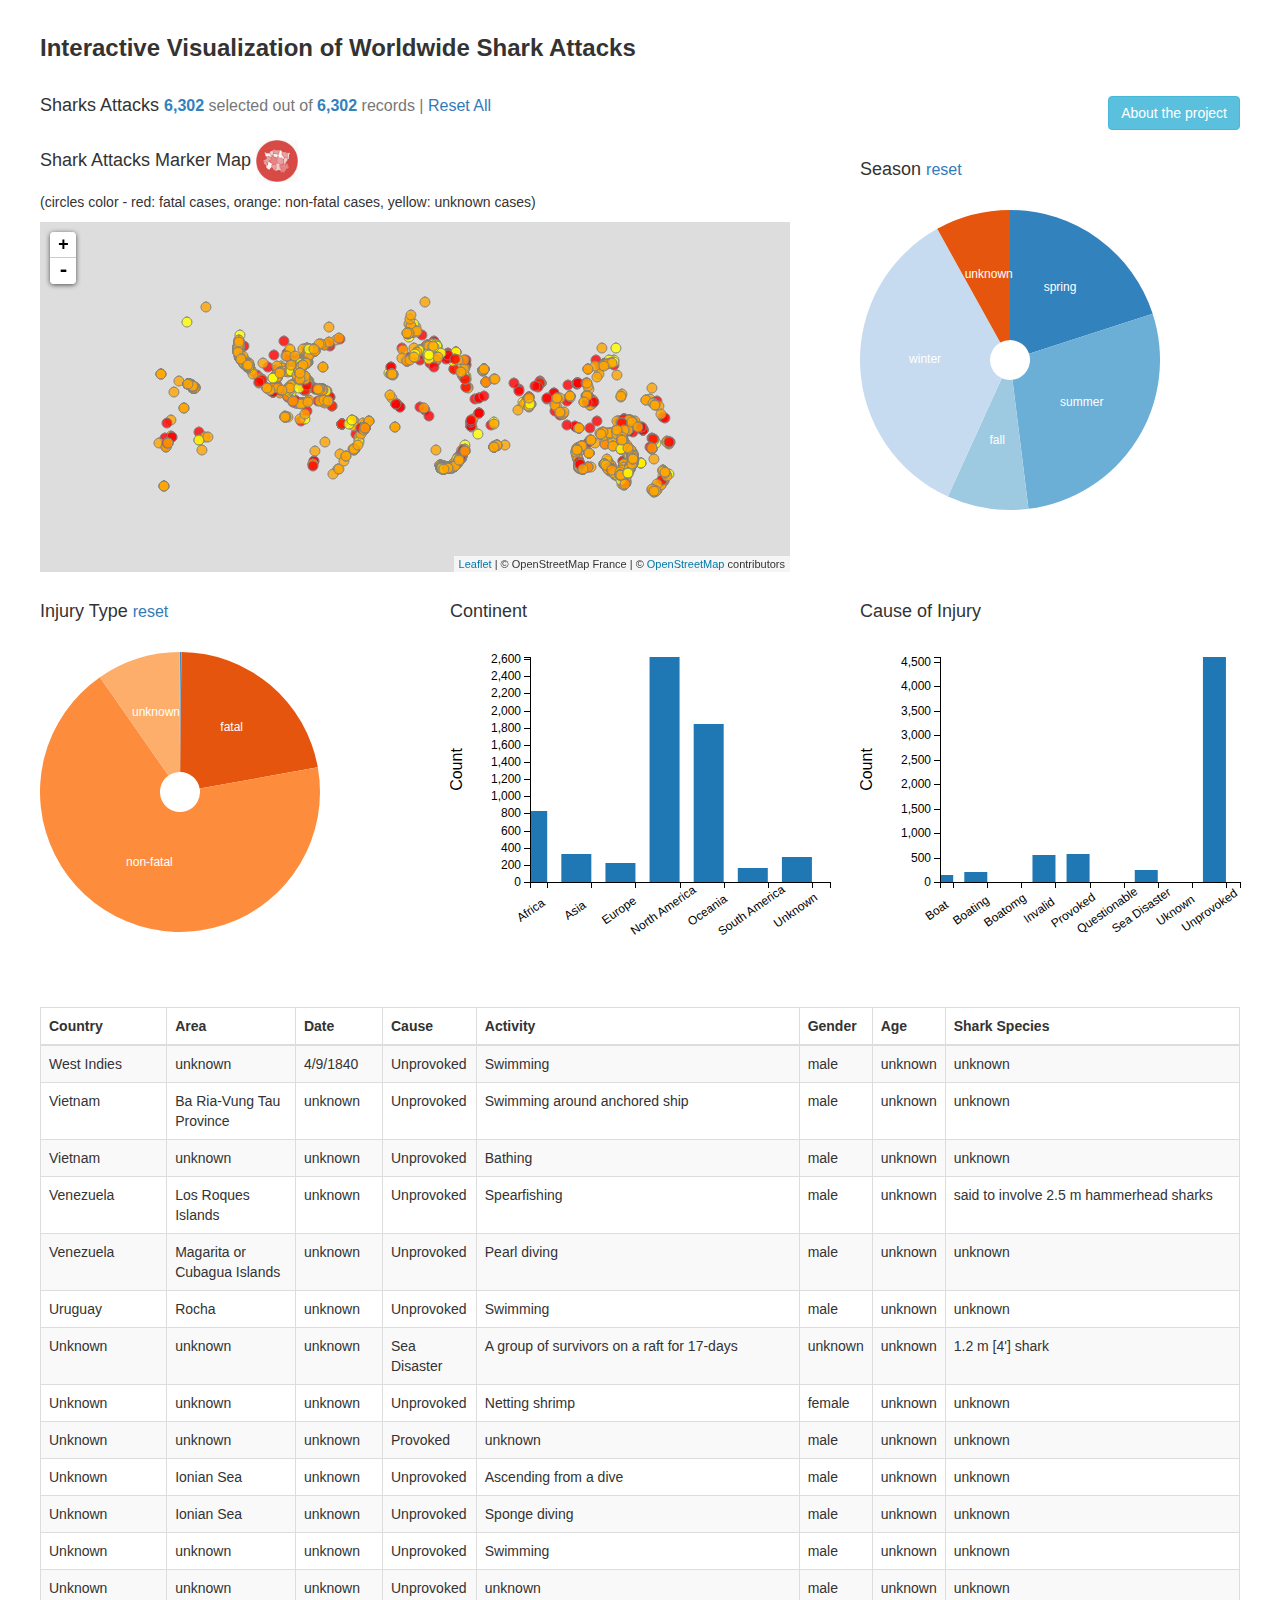
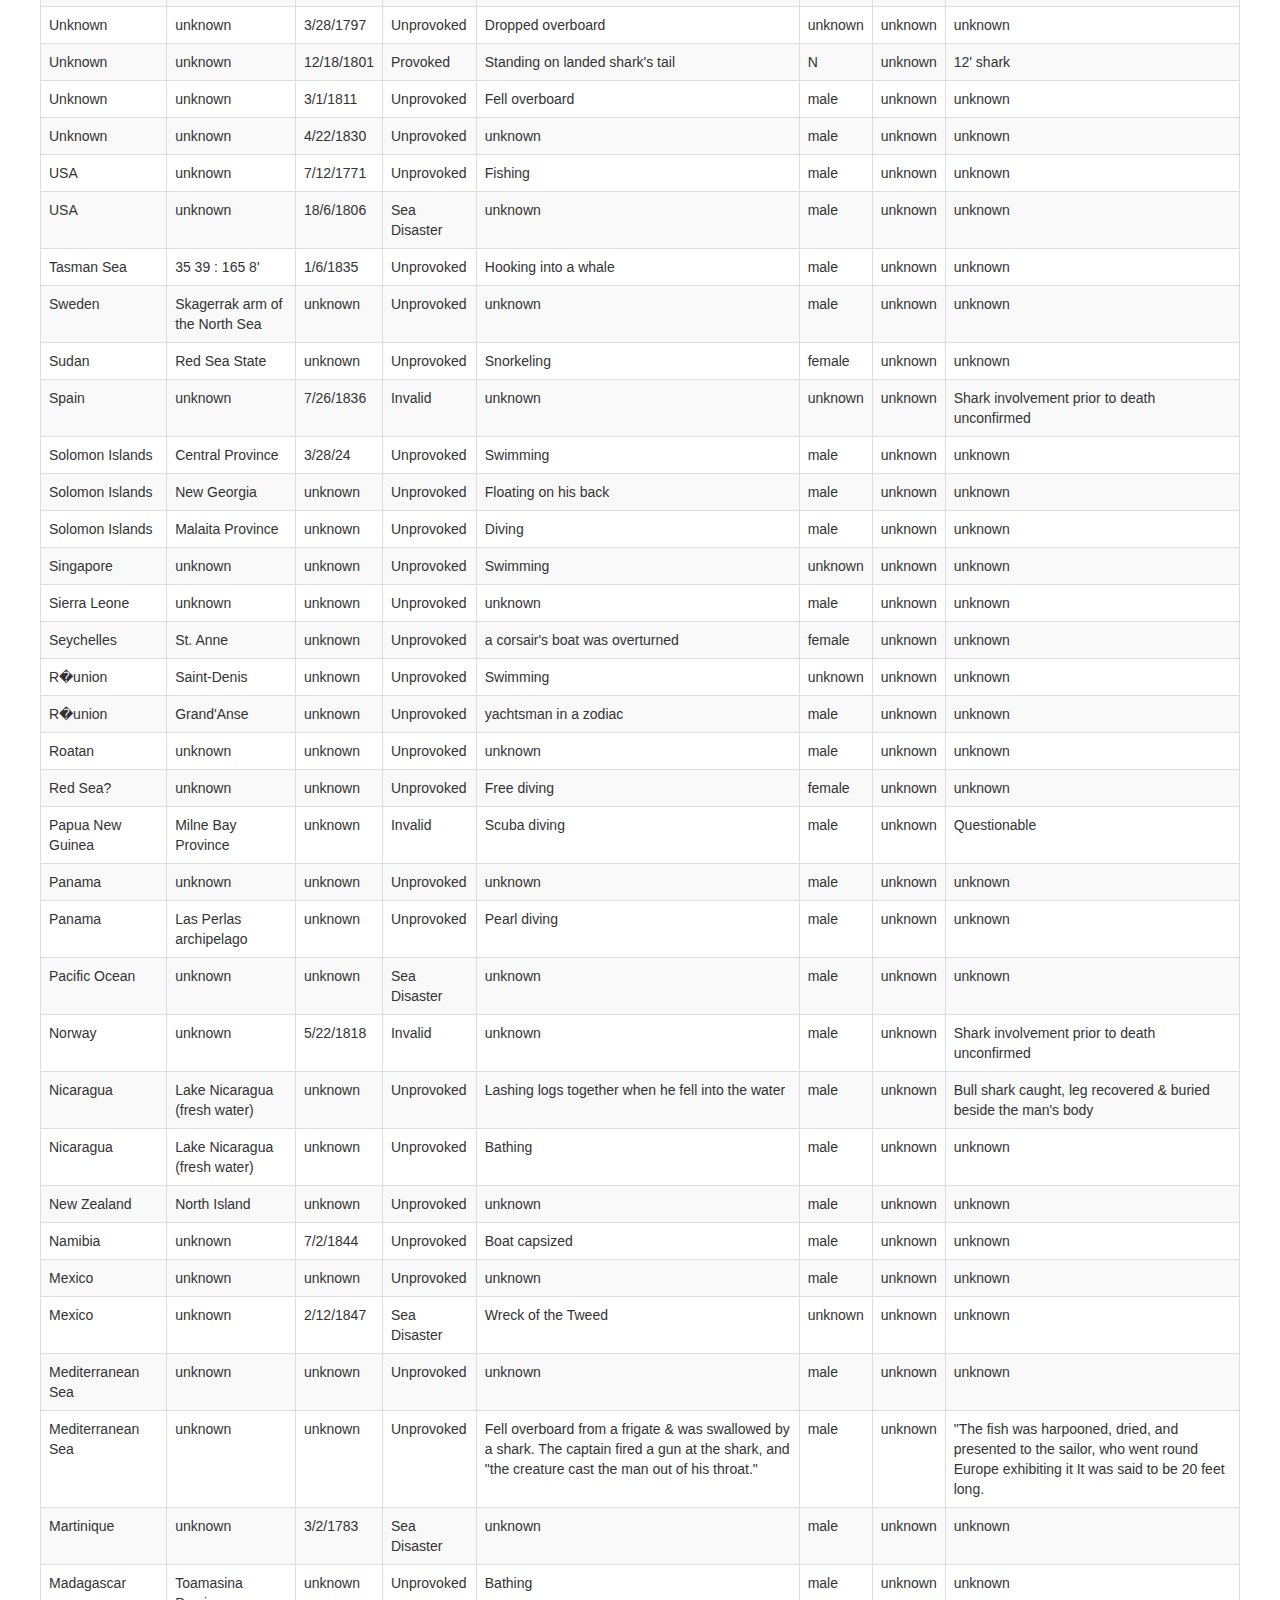
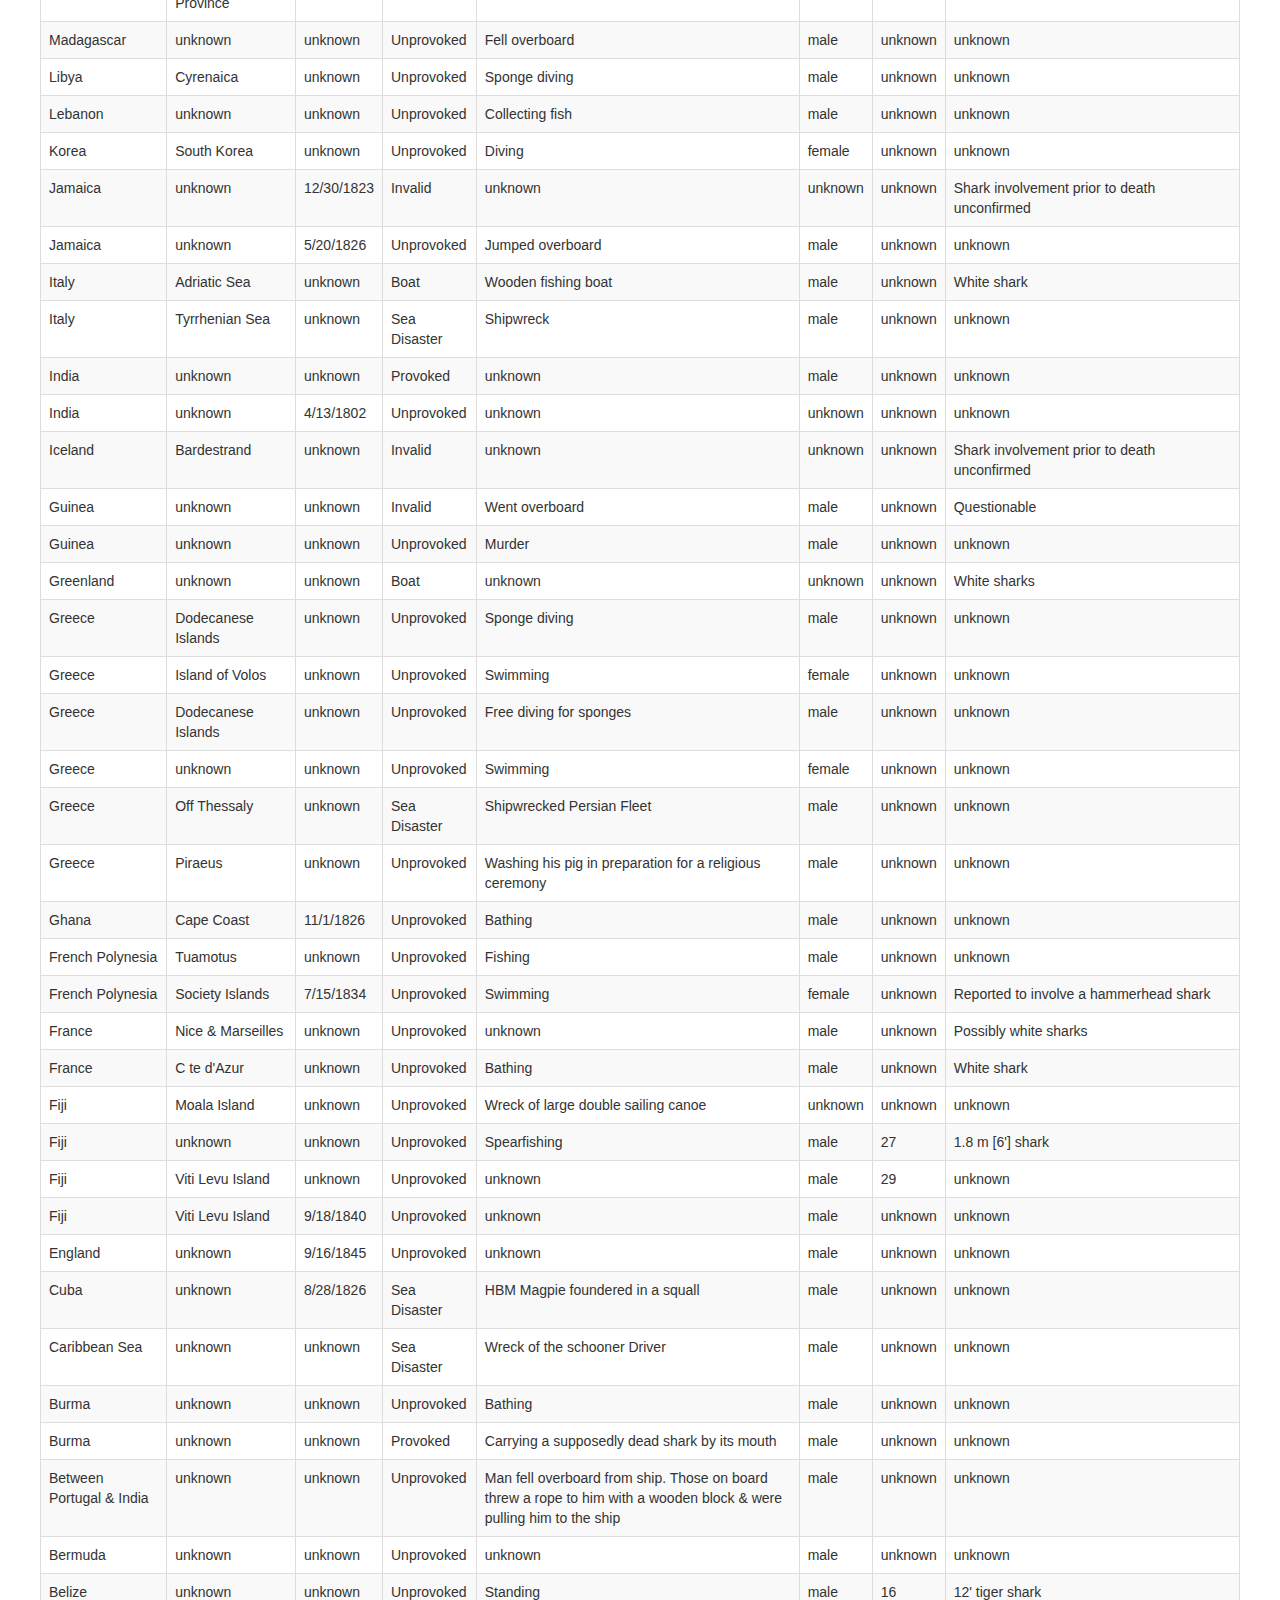
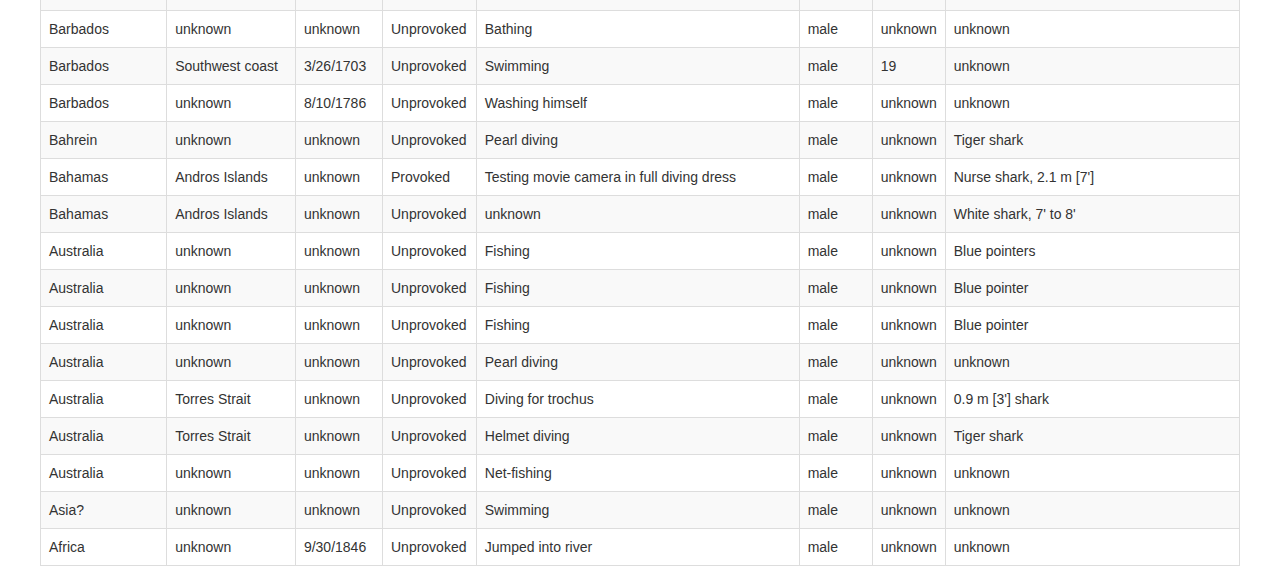
==== MyWebApp/index.html @ e4bfe3ce "added tested version of my web app" ====
<!DOCTYPE html>
<html lang="en">

<head>
    <meta http-equiv="Content-Type" content="text/html; charset=UTF-8">
    <title>Worldwide Shark Attacks</title>
    <meta charset="UTF-8">
    <link rel="icon" href="data/images/shark_icon.png" type="image/x-icon">
    <link rel="stylesheet" type="text/css" href="JS_CSS_downloaded_libraries/dc.css">
    <link rel="stylesheet" type="text/css" href="JS_CSS_downloaded_libraries/leaflet.css">
    <link rel="stylesheet" type="text/css" href="JS_CSS_downloaded_libraries/bootstrap.css">
    <link rel="stylesheet" type="text/css" href="myCSS_styleFiles/main.css">
</head>

<body>
    <div class="container-fluid">
        <!-- 1st row - map title  -->
        <div class="row">
            <div class="col-xs-12 dc-data-count dc-chart" id="data-count">
                <h3><b>Interactive Visualization of Worldwide Shark Attacks</b></h3>

                <!-- Trigger the modal with a button -->


                <!-- 2nd row - subtitle and data count  -->
                <div class="row">
                    <div class="col-xs-12 dc-data-count dc-chart" id="data-count">
                        <h4>Sharks Attacks
                            <small>
            <span class="filter-count"></span> selected out of <span class="total-count"></span> records |
            <a id="all" href="#">Reset All</a>
            </span>
            </small>
                            <button type="button" class="btn btn-info pull-right" data-toggle="modal" data-target="#myModal">About the project</button>
                        </h4>
                    </div>
                </div>
                <!-- <div class="row" id="control-row">
                    <div class="col-xs-2 pie-chart">
                        <h4>Year <small><a id="year">reset</a></small></h4>
                        <div class="dc-chart" id="chart-ring-year"></div>
                    </div>
                    <div class="col-xs-2 pie-chart">
                        <h4>Month <small><a id="month" href="#">reset</a></small></h4>
                        <div class="dc-chart" id="chart-ring-month"></div>
                    </div>
                    <div class="col-xs-2 pie-chart">
                        <h4>Day <small><a id="day">reset</a></small></h4>
                        <div id="chart-ring-day" class="dc-chart"></div>
                    </div> -->

                <!-- 3rd row - map -->
                <div class="row" id="control-row">
                    <div class="col-xs-8">
                        <h4>Shark Attacks Marker Map
                            <a href="index_2.html" target="_blank"><img src="data/images/choropleth_icon.jpeg" alt="choropleth icon" style="width:42px;height:42px;"></a>
                        </h4>
                        <p>(circles color - red: fatal cases, orange: non-fatal cases, yellow: unknown cases)</p>
                        <div id="map"></div>
                    </div>
                    <div class="col-xs-4 pie-chart">
                        <h4><br>Season <small><a id="season">reset</a></small></h4>
                        <div class="dc-chart" id="chart-ring-season"></div>

                    </div>
                </div>
                <!-- 4th row - pie charts and bar charts -->
                <div class="row" id="control-row">
                    <!-- <div class="col-xs-3 pie-chart">
                            <h4>Season <small><a id="season">reset</a></small></h4>
                            <div class="dc-chart" id="chart-ring-season"></div>
                        </div> -->
                    <div class="col-xs-4 pie-chart">
                        <h4>Injury Type <small><a id="injury" href="#">reset</a></small></h4>
                        <div class="dc-chart" id="chart-ring-injury"></div>
                    </div>
                    <div class="col-xs-6 col-md-4">
                        <h4>Continent</h4>
                        <div class="dc-chart" id="chart-continent-count"></div>
                    </div>
                    <div class="col-xs-6 col-md-4">
                        <h4>Cause of Injury</h4>
                        <div class="dc-chart" id="chart-cause-count"></div>
                    </div>
                </div>


                <!-- <div class="row">
                    <div class="col-xs-6 col-md-3">
                        <div class="dc-chart" id="chart-rating-count"></div>
                    </div>
                    <div class="col-xs-6 col-md-3">
                        <div class="dc-chart" id="chart-community-rating-count"></div>
                    </div>
                    <div class="col-xs-6 col-md-3">
                        <div class="dc-chart" id="chart-abv-count"></div>
                    </div>
                    <div class="col-xs-6 col-md-3">
                        <div class="dc-chart" id="chart-ibu-count"></div>
                    </div>
                </div> -->

                <!-- <div class="row">
                    <div class="col-xs-6 col-md-6">
                        <div class="dc-chart" id="chart-continent-count"></div>
                    </div>
                    <div class="col-xs-6 col-md-6">
                        <div class="dc-chart" id="chart-cause-count"></div>
                    </div>

                </div> -->



                <!-- 5th row - table -->
                <div class="row">
                    <div class="col-xs-12">
                        <table class="table table-bordered table-striped" id="data-table">
                            <thead>
                                <tr class="header">
                                    <th>Country</th>
                                    <th>Area</th>
                                    <th>Date</th>
                                    <th>Cause</th>
                                    <th>Activity</th>
                                    <th>Gender</th>
                                    <th>Age</th>
                                    <th>Shark Species</th>

                                </tr>
                            </thead>
                        </table>
                    </div>
                </div>
            </div>


            <script type="text/javascript" src="JS_CSS_downloaded_libraries/d3.js"></script>
            <script type="text/javascript" src="JS_CSS_downloaded_libraries/crossfilter.js"></script>
            <script type="text/javascript" src="JS_CSS_downloaded_libraries/dc.js"></script>
            <script type="text/javascript" src="JS_CSS_downloaded_libraries/leaflet.js"></script>
            <script type="text/javascript" src="JS_CSS_downloaded_libraries/underscore-min.js"></script>
            <script type="text/javascript" src="JS_CSS_downloaded_libraries/jQuery.js"></script>
            <script type="text/javascript" src="JS_CSS_downloaded_libraries/Bootstrap.js"></script>
            <script type="text/javascript">
                /* instantiate and configure map */
                var map = L.map('map');
                var sharkMarkers = new L.FeatureGroup();

                // L.tileLayer('https://api.tiles.mapbox.com/v4/{id}/{z}/{x}/{y}.png?access_token={accessToken}', {
                //   id: '<your id here>',
                //   accessToken: '<your token here>',
                //   maxZoom: 16
                // } ).addTo(map);

                // var CyclOSM = L.tileLayer('https://{s}.tile-cyclosm.openstreetmap.fr/cyclosm/{z}/{x}/{y}.png', {
                //     maxZoom: 16,
                //     attribution: '<a href="https://github.com/cyclosm/cyclosm-cartocss-style/releases" title="CyclOSM - Open Bicycle render">CyclOSM</a> | Map data: &copy; <a href="https://www.openstreetmap.org/copyright">OpenStreetMap</a> contributors'
                // });
                // CyclOSM.addTo(map);

                var OpenStreetMap = L.tileLayer('https://{s}.tile.openstreetmap.fr/osmfr/{z}/{x}/{y}.png', {
                    maxZoom: 20,
                    attribution: '&copy; OpenStreetMap France | &copy; <a href="https://www.openstreetmap.org/copyright">OpenStreetMap</a> contributors'
                });

                OpenStreetMap.addTo(map);

                /* Parse JSON file, create charts, draw markers on map */
                // d3.json('untappd.json', function(error, data) {

                /* Parse csv file, create charts, draw markers on map */
                d3.csv("data/revised_attacks_final_1.csv", function(error, data) {
                    // var beerData = data.response.beers.items;

                    // var fullDateFormat = d3.time.format('%a, %d %b %Y %X %Z');
                    // var yearFormat = d3.time.format('%Y');
                    // var monthFormat = d3.time.format('%b');
                    // var dayOfWeekFormat = d3.time.format('%a');

                    // normalize/parse data so dc can correctly sort & bin them
                    // I like to think of each "d" as a row in a spreadsheet

                    // _.each(beerData, function(d) {
                    //     d.count = +d.count;
                    //     // round to nearest 0.25
                    //     d.rating_score = Math.round(+d.rating_score * 4) / 4;
                    //     d.beer.rating_score = Math.round(+d.beer.rating_score * 4) / 4;
                    //     // round to nearest 0.5
                    //     d.beer.beer_abv = Math.round(+d.beer.beer_abv * 2) / 2;
                    //     // round to nearest 10
                    //     d.beer.beer_ibu = Math.floor(+d.beer.beer_ibu / 10) * 10;

                    //     d.first_had_dt = fullDateFormat.parse(d.first_had);
                    //     d.first_had_year = +yearFormat(d.first_had_dt);
                    //     d.first_had_month = monthFormat(d.first_had_dt);
                    //     d.first_had_day = dayOfWeekFormat(d.first_had_dt);
                    // });

                    // set crossfilter
                    // var ndx = crossfilter(beerData);
                    var ndx = crossfilter(data);

                    // create dimensions (x-axis values)
                    // var yearDim = ndx.dimension(function(d) {
                    //         return d.first_had_year;
                    //     }),

                    var seasonDim = ndx.dimension(function(d) {
                        return d["season"];
                    });
                    var injuryDim = ndx.dimension(function(d) {
                        return d["fatal"];
                    });
                    var continentDim = ndx.dimension(function(d) {
                        return d["continent"];
                    });
                    var causeDim = ndx.dimension(function(d) {
                        return d["type"];
                    });
                    var allDim = ndx.dimension(function(d) {
                        return d;
                    });

                    // dc.pluck: short-hand for same kind of anon. function we used for yearDim
                    // monthDim = ndx.dimension(dc.pluck('first_had_month')),
                    // dayOfWeekDim = ndx.dimension(dc.pluck('first_had_day')),
                    // ratingDim = ndx.dimension(dc.pluck('rating_score')),
                    // commRatingDim = ndx.dimension(function(d) {
                    //     return d.beer.rating_score;
                    // }),
                    // abvDim = ndx.dimension(function(d) {
                    //     return d.beer.beer_abv;
                    // }),
                    // ibuDim = ndx.dimension(function(d) {
                    //     return d.beer.beer_ibu;
                    // }),
                    // allDim = ndx.dimension(function(d) {
                    //     return d;
                    // });

                    // create groups (y-axis values)

                    var all = ndx.groupAll();
                    // var countPerYear = yearDim.group().reduceCount(),
                    //     countPerMonth = monthDim.group().reduceCount(),
                    //     countPerDay = dayOfWeekDim.group().reduceCount(),
                    //     countPerRating = ratingDim.group().reduceCount(),
                    //     countPerCommRating = commRatingDim.group().reduceCount(),
                    //     countPerABV = abvDim.group().reduceCount(),
                    //     countPerIBU = ibuDim.group().reduceCount();

                    var seasonGroup = seasonDim.group().reduceCount(),
                        injuryGroup = injuryDim.group().reduceCount(),
                        continentGroup = continentDim.group().reduceCount(),
                        causeGroup = causeDim.group().reduceCount();

                    // specify charts
                    // This is where the chart variable is defined.
                    var seasonChart = dc.pieChart('#chart-ring-season'),
                        injuryChart = dc.pieChart('#chart-ring-injury'),
                        // dayChart = dc.pieChart('#chart-ring-day'),
                        // ratingCountChart = dc.barChart('#chart-rating-count'),
                        // commRatingCountChart = dc.barChart('#chart-community-rating-count'),
                        continentCountBarChart = dc.barChart('#chart-continent-count'),
                        causeCountBarChart = dc.barChart('#chart-cause-count'),
                        dataCount = dc.dataCount('#data-count'),
                        dataTable = dc.dataTable('#data-table');

                    // This is where you define the code for each chart variable.
                    // yearChart
                    //     .width(150)
                    //     .height(150)
                    //     .dimension(yearDim)
                    //     .group(countPerYear)
                    //     .innerRadius(20);
                    injuryChart
                        .width(280)
                        .height(320)
                        .dimension(injuryDim)
                        .group(injuryGroup)
                        .innerRadius(20)


                    // monthChart
                    //     .width(150)
                    //     .height(150)
                    //     .dimension(monthDim)
                    //     .group(countPerMonth)
                    //     .innerRadius(20)
                    //     .ordering(function(d) {
                    //         var order = {
                    //             'Jan': 1,
                    //             'Feb': 2,
                    //             'Mar': 3,
                    //             'Apr': 4,
                    //             'May': 5,
                    //             'Jun': 6,
                    //             'Jul': 7,
                    //             'Aug': 8,
                    //             'Sep': 9,
                    //             'Oct': 10,
                    //             'Nov': 11,
                    //             'Dec': 12
                    //         };
                    //         return order[d.key];
                    //     });
                    seasonChart
                        .width(300)
                        .height(340)
                        .dimension(seasonDim)
                        .group(seasonGroup)
                        .innerRadius(20)
                        .ordering(function(d) {
                            var order = {
                                'spring': 1,
                                'summer': 2,
                                'fall': 3,
                                'winter': 4,
                                'unknown': 5,
                            };
                            return order[d.key];
                        });

                    // dayChart
                    //     .width(150)
                    //     .height(150)
                    //     .dimension(dayOfWeekDim)
                    //     .group(countPerDay)
                    //     .innerRadius(20)
                    //     .ordering(function(d) {
                    //         var order = {
                    //             'Mon': 0,
                    //             'Tue': 1,
                    //             'Wed': 2,
                    //             'Thu': 3,
                    //             'Fri': 4,
                    //             'Sat': 5,
                    //             'Sun': 6
                    //         }
                    //         return order[d.key];
                    //     });

                    // ratingCountChart
                    //     .width(300)
                    //     .height(180)
                    //     .dimension(ratingDim)
                    //     .group(countPerRating)
                    //     .x(d3.scale.linear().domain([0, 5.2]))
                    //     .elasticY(true)
                    //     .centerBar(true)
                    //     .barPadding(5)
                    //     .xAxisLabel('My rating')
                    //     .yAxisLabel('Count')
                    //     .margins({
                    //         top: 10,
                    //         right: 20,
                    //         bottom: 50,
                    //         left: 50
                    //     });
                    // ratingCountChart.xAxis().tickValues([0, 1, 2, 3, 4, 5]);

                    // commRatingCountChart
                    //     .width(300)
                    //     .height(180)
                    //     .dimension(commRatingDim)
                    //     .group(countPerCommRating)
                    //     .x(d3.scale.linear().domain([0, 5.2]))
                    //     .elasticY(true)
                    //     .centerBar(true)
                    //     .barPadding(5)
                    //     .xAxisLabel('Community rating')
                    //     .yAxisLabel('Count')
                    //     .margins({
                    //         top: 10,
                    //         right: 20,
                    //         bottom: 50,
                    //         left: 50
                    //     });
                    // commRatingCountChart.xAxis().tickValues([0, 1, 2, 3, 4, 5]);

                    // abvCountChart
                    //     .width(300)
                    //     .height(180)
                    //     .dimension(abvDim)
                    //     .group(countPerABV)
                    //     .x(d3.scale.linear().domain([-0.2, d3.max(beerData, function(d) {
                    //         return d.beer.beer_abv;
                    //     }) + 0.2]))
                    //     .elasticY(true)
                    //     .centerBar(true)
                    //     .barPadding(2)
                    //     .xAxisLabel('Alcohol By Volume (%)')
                    //     .yAxisLabel('Count')
                    //     .margins({
                    //         top: 10,
                    //         right: 20,
                    //         bottom: 50,
                    //         left: 50
                    //     });

                    // ibuCountChart
                    //     .width(300)
                    //     .height(180)
                    //     .dimension(ibuDim)
                    //     .group(countPerIBU)
                    //     .x(d3.scale.linear().domain([-2, d3.max(beerData, function(d) {
                    //         return d.beer.beer_ibu;
                    //     }) + 2]))
                    //     .elasticY(true)
                    //     .centerBar(true)
                    //     .barPadding(5)
                    //     .xAxisLabel('International Bitterness Units')
                    //     .yAxisLabel('Count')
                    //     .xUnits(function(d) {
                    //         return 5;
                    //     })
                    //     .margins({
                    //         top: 10,
                    //         right: 20,
                    //         bottom: 50,
                    //         left: 50
                    //     });

                    continentCountBarChart
                        .width(400)
                        .height(350)
                        .dimension(continentDim)
                        .group(continentGroup)
                        .x(d3.scale.ordinal().domain(continentDim)) //d3.scale.ordinal().domain(genusDim) //d3.scaleBand() for d3 v4
                        .xUnits(dc.units.ordinal)
                        .elasticX(true)
                        .elasticY(true)
                        .brushOn(true)
                        .centerBar(true)
                        .barPadding(5)
                        // .xAxisLabel('Continent')
                        .yAxisLabel('Count')
                        .margins({
                            top: 25,
                            right: 20,
                            bottom: 100,
                            left: 80
                        })
                        .barPadding(0.3)
                        .outerPadding(0.05)
                        // because of the x axix label, need to set the bootom margin a large number
                        .renderlet(function(chart) {
                            chart.selectAll("g.x text")
                                // .attr('dx', '-30')
                                .attr('dx', '-30')
                                .attr('transform', "rotate(-35)");
                        });
                    // continentCountBarChart.xAxis().tickValues(continentDim);

                    causeCountBarChart
                        .width(400)
                        .height(350)
                        .dimension(causeDim)
                        .group(causeGroup)
                        .x(d3.scale.ordinal().domain(causeDim)) //d3.scale.ordinal().domain(genusDim) //d3.scaleBand() for d3 v4
                        .xUnits(dc.units.ordinal)
                        .elasticX(true)
                        .elasticY(true)
                        .brushOn(true)
                        .centerBar(true)
                        .barPadding(5)
                        // .xAxisLabel('Injury Cause')
                        .yAxisLabel('Count')
                        .margins({
                            top: 25,
                            right: 20,
                            bottom: 100,
                            left: 80
                        })
                        .barPadding(0.3)
                        .outerPadding(0.05)
                        // because of the x axix label, need to set the bootom margin a large number
                        .renderlet(function(chart) {
                            chart.selectAll("g.x text")
                                // .attr('dx', '-30')
                                .attr('dx', '-30')
                                .attr('transform', "rotate(-35)");
                        });
                    // causeCountBarChart.xAxis().tickValues(d3.range(d["cause"].length()));

                    dataCount
                        .dimension(ndx)
                        .group(all);

                    // This is where you can adjust the columns of the fields in the tale.
                    dataTable
                        .dimension(allDim)
                        .group(function(d) {
                            return 'dc.js insists on putting a row here so I remove it using JS';
                        })
                        .size(100)
                        .columns([
                            function(d) {
                                return d["country_captalized"];
                            },
                            function(d) {
                                return d["area"];
                            },
                            function(d) {
                                return d["date_revised"];
                            },
                            function(d) {
                                return d["type"];
                            },
                            function(d) {
                                return d["activity"];
                            },
                            function(d) {
                                return d["sex"];
                            },
                            function(d) {
                                return d["age"];
                            },
                            function(d) {
                                return d["species "];
                            },

                        ])
                        // This is the place to sort the data table, choose one of the table columns.
                        .sortBy(dc.pluck('country_captalized'))
                        .order(d3.descending)
                        .on('renderlet', function(table) {
                            // each time table is rendered remove nasty extra row dc.js insists on adding
                            table.select('tr.dc-table-group').remove();

                            // update map with shark attacks to match filtered data
                            sharkMarkers.clearLayers();
                            _.each(allDim.top(Infinity), function(d) {
                                // var loc = d.brewery.location;
                                // this is the code for the geospatial Long/Lat
                                var longitude = d["location_georeferenced_lon"];
                                var latitude = d["location_georeferenced_lat"];
                                var country = d["country_captalized"];
                                var area = d["area"];
                                var year = d["year"];
                                var link = d["href_formula"];
                                var fatal = d["fatal"];
                                // var marker = L.marker([loc.lat, loc.lng]);
                                // var marker = L.marker([latitude, longitude]);
                                // var geojsonMarkerOptions = {
                                //     radius: 8,
                                //     fillColor: "purple",
                                //     color: "purple",
                                //     weight: 1,
                                //     opacity: 1,
                                //     fillOpacity: 0.8
                                // };
                                // var marker = L.marker([latitude, longitude], geojsonMarkerOptions);
                                // var marker = L.marker([latitude, longitude], geojsonMarkerOptions);

                                var fillColor_Var = "";

                                // if (Number(feature.properties.District) == 1) {
                                //   fillColor_Var = "blue";
                                // } else if (Number(feature.properties.District) == 2) {
                                //   fillColor_Var = "red";
                                // } else {
                                //   fillColor_Var = "yellow";
                                // }

                                if (fatal == "fatal") {
                                    fillColor_Var = "red";
                                } else if (fatal == "non-fatal") {
                                    fillColor_Var = "orange";
                                } else {
                                    fillColor_Var = "yellow";
                                }

                                var marker = L.circleMarker([latitude, longitude], {
                                    radius: 5,
                                    fillColor: fillColor_Var,
                                    color: "gray",
                                    weight: 1,
                                    opacity: 1,
                                    fillOpacity: 0.8
                                });


                                // marker.bindPopup("<p>" + name + " " + loc.brewery_city + " " + loc.brewery_state + "</p>");
                                marker.bindPopup("<b> Country: </b>" + country + "<br>" +
                                    "<b> Area: </b>" + area + "<br>" +
                                    "<b> Year: </b>" + year + "<br>" +
                                    "<b> Injury: </b>" + fatal + "<br>" +
                                    // "Link: " + link + "<br>");;
                                    "<b> Link: </b>" + '<a href= "' + link + '" target="_blank">' + "View Report" + "</a>" + "<br>");;
                                sharkMarkers.addLayer(marker);
                            });
                            map.addLayer(sharkMarkers);
                            map.fitBounds(sharkMarkers.getBounds());
                        });

                    // register handlers
                    d3.selectAll('a#all').on('click', function() {
                        dc.filterAll();
                        dc.renderAll();
                    });

                    // d3.selectAll('a#year').on('click', function() {
                    //     yearChart.filterAll();
                    //     dc.redrawAll();
                    // });

                    // d3.selectAll('a#month').on('click', function() {
                    //     monthChart.filterAll();
                    //     dc.redrawAll();
                    // });

                    // d3.selectAll('a#day').on('click', function() {
                    //     dayChart.filterAll();
                    //     dc.redrawAll();
                    // });

                    d3.selectAll('a#season').on('click', function() {
                        seasonChart.filterAll();
                        dc.redrawAll();
                    });

                    d3.selectAll('a#injury').on('click', function() {
                        injuryChart.filterAll();
                        dc.redrawAll();
                    });

                    // showtime!
                    dc.renderAll();

                });
            </script>

            <!-- Model code begin -->

            <!-- Modal -->
            <div class="modal fade" id="myModal" role="dialog">
                <div class="modal-dialog">

                    <!-- Modal content-->
                    <div class="modal-content">
                        <div class="modal-header">
                            <button type="button" class="close" data-dismiss="modal">&times;</button>
                            <h4 class="modal-title">About Info for Worldwide Shark Attacks Web Map App</h4>
                        </div>
                        <div class="modal-body">
                            <p><strong>About the Project:</strong> Shark attacks are global traumatic events that generate social and economic costs. Shark attacks on human beings leading to various types of injuries and even death in some cases is not uncommon.
                                Improved understanding of shark attacks risks may help to inform shark management strategies, help human beings to better understand risk factors leading to such attacks and ultimately help to improve human safety, and
                                shark conservation.
                                <p>
                                    <p>This project aims to interactively visualize shark attacks cases across the globe by developing an interactive web application using the data collected by Global Shark Attack File. This project will apply visual analytics
                                        techniques to effectively demonstrate shark attacks over time in a more dynamic and interactive way.</p>
                                    <p>The original global shark attack data was collected and provided by the Global Shark Attack File. Global Shark Attack File is a global dataset of shark attacks, which contains information on over 6,300 shark attacks,
                                        and includes detailed, often privileged, information including reports and photos. The global shark attack data used in this project was downloaded from Kaggle.
                                    </p>
                                    <strong>About the People:</strong>

                                    <p>Project advisor: <a href="https://www.lipingyang.org" target="_blank">Dr. Liping Yang</a> (Course Instructor for GEOG 485L/585L - Internet Mapping)</p>

                                    <p>Web app developer: <a href="https://sarigai-geoair.github.io/" target="_blank">Sarigai Sarigai</a> (sarigaigis@gmail.com)
                                    </p>

                                    <strong>Data source:</strong>

                                    <p> <a href="http://www.sharkattackfile.net/index.htm" target="_blank">Global Shark Attack File </a></p>

                                    <p><a href="https://www.kaggle.com/teajay/global-shark-attacks" target="_blank">Kaggle - Global Shark Attacks </a></p>


                                    <strong>Acknowledgements:</strong>
                                    <p><a href="https://github.com/austinlyons/dcjs-leaflet-untappd" target="_blank">Tutorial - Beer Drinking Data Vizualization</a></p>

                                    <p>
                                        <a href="http://bl.ocks.org/rgdonohue/9280446" target="_blank">Tutorial - Animated Choropleth Map </a>
                                    </p>

                                </p>
                            </p>
                        </div>
                        <div class="modal-footer">
                            <button type="button" class="btn btn-default" data-dismiss="modal">Close</button>
                        </div>
                    </div>

                </div>
            </div>
            <!-- Model compoent end  -->

</body>

</html>
---- MyWebApp/JS_CSS_downloaded_libraries/dc.css ----
div.dc-chart {
    float: left;
}

.dc-chart rect.bar {
    stroke: none;
    cursor: pointer;
}

.dc-chart rect.bar:hover {
    fill-opacity: .5;
}

.dc-chart rect.stack1 {
    stroke: none;
    fill: red;
}

.dc-chart rect.stack2 {
    stroke: none;
    fill: green;
}

.dc-chart rect.deselected {
    stroke: none;
    fill: #ccc;
}

.dc-chart .empty-chart .pie-slice path {
    fill: #FFEEEE;
    cursor: default;
}

.dc-chart .empty-chart .pie-slice {
    cursor: default;
}

.dc-chart .pie-slice {
    fill: white;
    font-size: 12px;
    cursor: pointer;
}

.dc-chart .pie-slice.external{
    fill: black;
}

.dc-chart .pie-slice :hover {
    fill-opacity: .8;
}

.dc-chart .pie-slice.highlight {
    fill-opacity: .8;
}

.dc-chart .selected path {
    stroke-width: 3;
    stroke: #ccc;
    fill-opacity: 1;
}

.dc-chart .deselected path {
    stroke: none;
    fill-opacity: .5;
    fill: #ccc;
}

.dc-chart .axis path, .axis line {
    fill: none;
    stroke: #000;
    shape-rendering: crispEdges;
}

.dc-chart .axis text {
    font: 10px sans-serif;
}

.dc-chart .grid-line {
    fill: none;
    stroke: #ccc;
    opacity: .5;
    shape-rendering: crispEdges;
}

.dc-chart .grid-line line {
    fill: none;
    stroke: #ccc;
    opacity: .5;
    shape-rendering: crispEdges;
}

.dc-chart .brush rect.background {
    z-index: -999;
}

.dc-chart .brush rect.extent {
    fill: steelblue;
    fill-opacity: .125;
}

.dc-chart .brush .resize path {
    fill: #eee;
    stroke: #666;
}

.dc-chart path.line {
    fill: none;
    stroke-width: 1.5px;
}

.dc-chart circle.dot {
    stroke: none;
}

.dc-chart g.dc-tooltip path {
    fill: none;
    stroke: grey;
    stroke-opacity: .8;
}

.dc-chart path.area {
    fill-opacity: .3;
    stroke: none;
}

.dc-chart .node {
    font-size: 0.7em;
    cursor: pointer;
}

.dc-chart .node :hover {
    fill-opacity: .8;
}

.dc-chart .selected circle {
    stroke-width: 3;
    stroke: #ccc;
    fill-opacity: 1;
}

.dc-chart .deselected circle {
    stroke: none;
    fill-opacity: .5;
    fill: #ccc;
}

.dc-chart .bubble {
    stroke: none;
    fill-opacity: 0.6;
}

.dc-data-count {
    float: right;
    margin-top: 15px;
    margin-right: 15px;
}

.dc-data-count .filter-count {
    color: #3182bd;
    font-weight: bold;
}

.dc-data-count .total-count {
    color: #3182bd;
    font-weight: bold;
}

.dc-data-table {
}

.dc-chart g.state {
    cursor: pointer;
}

.dc-chart g.state :hover {
    fill-opacity: .8;
}

.dc-chart g.state path {
    stroke: white;
}

.dc-chart g.selected path {
}

.dc-chart g.deselected path {
    fill: grey;
}

.dc-chart g.selected text {
}

.dc-chart g.deselected text {
    display: none;
}

.dc-chart g.county path {
    stroke: white;
    fill: none;
}

.dc-chart g.debug rect {
    fill: blue;
    fill-opacity: .2;
}

.dc-chart g.row rect {
    fill-opacity: 0.8;
    cursor: pointer;
}

.dc-chart g.row rect:hover {
    fill-opacity: 0.6;
}

.dc-chart g.row text {
    fill: white;
    font-size: 12px;
    cursor: pointer;
}

.dc-legend {
    font-size: 11px;
}

.dc-legend-item {
    cursor: pointer;
}

.dc-chart g.axis text {
    /* Makes it so the user can't accidentally click and select text that is meant as a label only */
    -webkit-user-select: none; /* Chrome/Safari */
    -moz-user-select: none; /* Firefox */
    -ms-user-select: none; /* IE10 */
    -o-user-select: none;
    user-select: none;
    pointer-events: none;
}

.dc-chart path.highlight {
    stroke-width: 3;
    fill-opacity: 1;
    stroke-opacity: 1;
}

.dc-chart .highlight {
    fill-opacity: 1;
    stroke-opacity: 1;
}

.dc-chart .fadeout {
    fill-opacity: 0.2;
    stroke-opacity: 0.2;
}

.dc-chart path.dc-symbol, g.dc-legend-item.fadeout {
    fill-opacity: 0.5;
    stroke-opacity: 0.5;
}

.dc-hard .number-display {
    float: none;
}

.dc-chart .box text {
    font: 10px sans-serif;
    -webkit-user-select: none; /* Chrome/Safari */
    -moz-user-select: none; /* Firefox */
    -ms-user-select: none; /* IE10 */
    -o-user-select: none;
    user-select: none;
    pointer-events: none;
}

.dc-chart .box line,
.dc-chart .box circle {
    fill: #fff;
    stroke: #000;
    stroke-width: 1.5px;
}

.dc-chart .box rect {
    stroke: #000;
    stroke-width: 1.5px;
}

.dc-chart .box .center {
    stroke-dasharray: 3,3;
}

.dc-chart .box .outlier {
    fill: none;
    stroke: #ccc;
}

.dc-chart .box.deselected .box {
    fill: #ccc;
}

.dc-chart .box.deselected {
    opacity: .5;
}

.dc-chart .symbol{
    stroke: none;
}

.dc-chart .heatmap .box-group.deselected rect {
    stroke: none;
    fill-opacity: .5;
    fill: #ccc;
}

.dc-chart .heatmap g.axis text {
    pointer-events: all;
    cursor: pointer;
}
---- MyWebApp/JS_CSS_downloaded_libraries/leaflet.css ----
/* required styles */

.leaflet-map-pane,
.leaflet-tile,
.leaflet-marker-icon,
.leaflet-marker-shadow,
.leaflet-tile-pane,
.leaflet-tile-container,
.leaflet-overlay-pane,
.leaflet-shadow-pane,
.leaflet-marker-pane,
.leaflet-popup-pane,
.leaflet-overlay-pane svg,
.leaflet-zoom-box,
.leaflet-image-layer,
.leaflet-layer {
	position: absolute;
	left: 0;
	top: 0;
	}
.leaflet-container {
	overflow: hidden;
	-ms-touch-action: none;
	}
.leaflet-tile,
.leaflet-marker-icon,
.leaflet-marker-shadow {
	-webkit-user-select: none;
	   -moz-user-select: none;
	        user-select: none;
	-webkit-user-drag: none;
	}
.leaflet-marker-icon,
.leaflet-marker-shadow {
	display: block;
	}
/* map is broken in FF if you have max-width: 100% on tiles */
.leaflet-container img {
	max-width: none !important;
	}
/* stupid Android 2 doesn't understand "max-width: none" properly */
.leaflet-container img.leaflet-image-layer {
	max-width: 15000px !important;
	}
.leaflet-tile {
	filter: inherit;
	visibility: hidden;
	}
.leaflet-tile-loaded {
	visibility: inherit;
	}
.leaflet-zoom-box {
	width: 0;
	height: 0;
	}
/* workaround for https://bugzilla.mozilla.org/show_bug.cgi?id=888319 */
.leaflet-overlay-pane svg {
	-moz-user-select: none;
	}

.leaflet-tile-pane    { z-index: 2; }
.leaflet-objects-pane { z-index: 3; }
.leaflet-overlay-pane { z-index: 4; }
.leaflet-shadow-pane  { z-index: 5; }
.leaflet-marker-pane  { z-index: 6; }
.leaflet-popup-pane   { z-index: 7; }

.leaflet-vml-shape {
	width: 1px;
	height: 1px;
	}
.lvml {
	behavior: url(#default#VML);
	display: inline-block;
	position: absolute;
	}


/* control positioning */

.leaflet-control {
	position: relative;
	z-index: 7;
	pointer-events: auto;
	}
.leaflet-top,
.leaflet-bottom {
	position: absolute;
	z-index: 1000;
	pointer-events: none;
	}
.leaflet-top {
	top: 0;
	}
.leaflet-right {
	right: 0;
	}
.leaflet-bottom {
	bottom: 0;
	}
.leaflet-left {
	left: 0;
	}
.leaflet-control {
	float: left;
	clear: both;
	}
.leaflet-right .leaflet-control {
	float: right;
	}
.leaflet-top .leaflet-control {
	margin-top: 10px;
	}
.leaflet-bottom .leaflet-control {
	margin-bottom: 10px;
	}
.leaflet-left .leaflet-control {
	margin-left: 10px;
	}
.leaflet-right .leaflet-control {
	margin-right: 10px;
	}


/* zoom and fade animations */

.leaflet-fade-anim .leaflet-tile,
.leaflet-fade-anim .leaflet-popup {
	opacity: 0;
	-webkit-transition: opacity 0.2s linear;
	   -moz-transition: opacity 0.2s linear;
	     -o-transition: opacity 0.2s linear;
	        transition: opacity 0.2s linear;
	}
.leaflet-fade-anim .leaflet-tile-loaded,
.leaflet-fade-anim .leaflet-map-pane .leaflet-popup {
	opacity: 1;
	}

.leaflet-zoom-anim .leaflet-zoom-animated {
	-webkit-transition: -webkit-transform 0.25s cubic-bezier(0,0,0.25,1);
	   -moz-transition:    -moz-transform 0.25s cubic-bezier(0,0,0.25,1);
	     -o-transition:      -o-transform 0.25s cubic-bezier(0,0,0.25,1);
	        transition:         transform 0.25s cubic-bezier(0,0,0.25,1);
	}
.leaflet-zoom-anim .leaflet-tile,
.leaflet-pan-anim .leaflet-tile,
.leaflet-touching .leaflet-zoom-animated {
	-webkit-transition: none;
	   -moz-transition: none;
	     -o-transition: none;
	        transition: none;
	}

.leaflet-zoom-anim .leaflet-zoom-hide {
	visibility: hidden;
	}


/* cursors */

.leaflet-clickable {
	cursor: pointer;
	}
.leaflet-container {
	cursor: -webkit-grab;
	cursor:    -moz-grab;
	}
.leaflet-popup-pane,
.leaflet-control {
	cursor: auto;
	}
.leaflet-dragging .leaflet-container,
.leaflet-dragging .leaflet-clickable {
	cursor: move;
	cursor: -webkit-grabbing;
	cursor:    -moz-grabbing;
	}


/* visual tweaks */

.leaflet-container {
	background: #ddd;
	outline: 0;
	}
.leaflet-container a {
	color: #0078A8;
	}
.leaflet-container a.leaflet-active {
	outline: 2px solid orange;
	}
.leaflet-zoom-box {
	border: 2px dotted #38f;
	background: rgba(255,255,255,0.5);
	}


/* general typography */
.leaflet-container {
	font: 12px/1.5 "Helvetica Neue", Arial, Helvetica, sans-serif;
	}


/* general toolbar styles */

.leaflet-bar {
	box-shadow: 0 1px 5px rgba(0,0,0,0.65);
	border-radius: 4px;
	}
.leaflet-bar a,
.leaflet-bar a:hover {
	background-color: #fff;
	border-bottom: 1px solid #ccc;
	width: 26px;
	height: 26px;
	line-height: 26px;
	display: block;
	text-align: center;
	text-decoration: none;
	color: black;
	}
.leaflet-bar a,
.leaflet-control-layers-toggle {
	background-position: 50% 50%;
	background-repeat: no-repeat;
	display: block;
	}
.leaflet-bar a:hover {
	background-color: #f4f4f4;
	}
.leaflet-bar a:first-child {
	border-top-left-radius: 4px;
	border-top-right-radius: 4px;
	}
.leaflet-bar a:last-child {
	border-bottom-left-radius: 4px;
	border-bottom-right-radius: 4px;
	border-bottom: none;
	}
.leaflet-bar a.leaflet-disabled {
	cursor: default;
	background-color: #f4f4f4;
	color: #bbb;
	}

.leaflet-touch .leaflet-bar a {
	width: 30px;
	height: 30px;
	line-height: 30px;
	}


/* zoom control */

.leaflet-control-zoom-in,
.leaflet-control-zoom-out {
	font: bold 18px 'Lucida Console', Monaco, monospace;
	text-indent: 1px;
	}
.leaflet-control-zoom-out {
	font-size: 20px;
	}

.leaflet-touch .leaflet-control-zoom-in {
	font-size: 22px;
	}
.leaflet-touch .leaflet-control-zoom-out {
	font-size: 24px;
	}


/* layers control */

.leaflet-control-layers {
	box-shadow: 0 1px 5px rgba(0,0,0,0.4);
	background: #fff;
	border-radius: 5px;
	}
.leaflet-control-layers-toggle {
	background-image: url(images/layers.png);
	width: 36px;
	height: 36px;
	}
.leaflet-retina .leaflet-control-layers-toggle {
	background-image: url(images/layers-2x.png);
	background-size: 26px 26px;
	}
.leaflet-touch .leaflet-control-layers-toggle {
	width: 44px;
	height: 44px;
	}
.leaflet-control-layers .leaflet-control-layers-list,
.leaflet-control-layers-expanded .leaflet-control-layers-toggle {
	display: none;
	}
.leaflet-control-layers-expanded .leaflet-control-layers-list {
	display: block;
	position: relative;
	}
.leaflet-control-layers-expanded {
	padding: 6px 10px 6px 6px;
	color: #333;
	background: #fff;
	}
.leaflet-control-layers-selector {
	margin-top: 2px;
	position: relative;
	top: 1px;
	}
.leaflet-control-layers label {
	display: block;
	}
.leaflet-control-layers-separator {
	height: 0;
	border-top: 1px solid #ddd;
	margin: 5px -10px 5px -6px;
	}


/* attribution and scale controls */

.leaflet-container .leaflet-control-attribution {
	background: #fff;
	background: rgba(255, 255, 255, 0.7);
	margin: 0;
	}
.leaflet-control-attribution,
.leaflet-control-scale-line {
	padding: 0 5px;
	color: #333;
	}
.leaflet-control-attribution a {
	text-decoration: none;
	}
.leaflet-control-attribution a:hover {
	text-decoration: underline;
	}
.leaflet-container .leaflet-control-attribution,
.leaflet-container .leaflet-control-scale {
	font-size: 11px;
	}
.leaflet-left .leaflet-control-scale {
	margin-left: 5px;
	}
.leaflet-bottom .leaflet-control-scale {
	margin-bottom: 5px;
	}
.leaflet-control-scale-line {
	border: 2px solid #777;
	border-top: none;
	line-height: 1.1;
	padding: 2px 5px 1px;
	font-size: 11px;
	white-space: nowrap;
	overflow: hidden;
	-moz-box-sizing: content-box;
	     box-sizing: content-box;

	background: #fff;
	background: rgba(255, 255, 255, 0.5);
	}
.leaflet-control-scale-line:not(:first-child) {
	border-top: 2px solid #777;
	border-bottom: none;
	margin-top: -2px;
	}
.leaflet-control-scale-line:not(:first-child):not(:last-child) {
	border-bottom: 2px solid #777;
	}

.leaflet-touch .leaflet-control-attribution,
.leaflet-touch .leaflet-control-layers,
.leaflet-touch .leaflet-bar {
	box-shadow: none;
	}
.leaflet-touch .leaflet-control-layers,
.leaflet-touch .leaflet-bar {
	border: 2px solid rgba(0,0,0,0.2);
	background-clip: padding-box;
	}


/* popup */

.leaflet-popup {
	position: absolute;
	text-align: center;
	}
.leaflet-popup-content-wrapper {
	padding: 1px;
	text-align: left;
	border-radius: 12px;
	}
.leaflet-popup-content {
	margin: 13px 19px;
	line-height: 1.4;
	}
.leaflet-popup-content p {
	margin: 18px 0;
	}
.leaflet-popup-tip-container {
	margin: 0 auto;
	width: 40px;
	height: 20px;
	position: relative;
	overflow: hidden;
	}
.leaflet-popup-tip {
	width: 17px;
	height: 17px;
	padding: 1px;

	margin: -10px auto 0;

	-webkit-transform: rotate(45deg);
	   -moz-transform: rotate(45deg);
	    -ms-transform: rotate(45deg);
	     -o-transform: rotate(45deg);
	        transform: rotate(45deg);
	}
.leaflet-popup-content-wrapper,
.leaflet-popup-tip {
	background: white;

	box-shadow: 0 3px 14px rgba(0,0,0,0.4);
	}
.leaflet-container a.leaflet-popup-close-button {
	position: absolute;
	top: 0;
	right: 0;
	padding: 4px 4px 0 0;
	text-align: center;
	width: 18px;
	height: 14px;
	font: 16px/14px Tahoma, Verdana, sans-serif;
	color: #c3c3c3;
	text-decoration: none;
	font-weight: bold;
	background: transparent;
	}
.leaflet-container a.leaflet-popup-close-button:hover {
	color: #999;
	}
.leaflet-popup-scrolled {
	overflow: auto;
	border-bottom: 1px solid #ddd;
	border-top: 1px solid #ddd;
	}

.leaflet-oldie .leaflet-popup-content-wrapper {
	zoom: 1;
	}
.leaflet-oldie .leaflet-popup-tip {
	width: 24px;
	margin: 0 auto;

	-ms-filter: "progid:DXImageTransform.Microsoft.Matrix(M11=0.70710678, M12=0.70710678, M21=-0.70710678, M22=0.70710678)";
	filter: progid:DXImageTransform.Microsoft.Matrix(M11=0.70710678, M12=0.70710678, M21=-0.70710678, M22=0.70710678);
	}
.leaflet-oldie .leaflet-popup-tip-container {
	margin-top: -1px;
	}

.leaflet-oldie .leaflet-control-zoom,
.leaflet-oldie .leaflet-control-layers,
.leaflet-oldie .leaflet-popup-content-wrapper,
.leaflet-oldie .leaflet-popup-tip {
	border: 1px solid #999;
	}


/* div icon */

.leaflet-div-icon {
	background: #fff;
	border: 1px solid #666;
	}
---- MyWebApp/myCSS_styleFiles/main.css ----
/* main.css: Add and override styles */

.dc-data-count small {
    font-size: 16px;
}

.container-fluid {
    padding-left: 40px;
    padding-right: 40px;
}

.pie-chart {
    height: 150px;
}

.dc-chart .axis text {
    font-size: 12px;
}

text {
    font-size: 16px;
}

#map {
    height: 350px;
    width: 750px;
}

#control-row {
    padding-bottom: 20px;
}

a {
    cursor: pointer
}
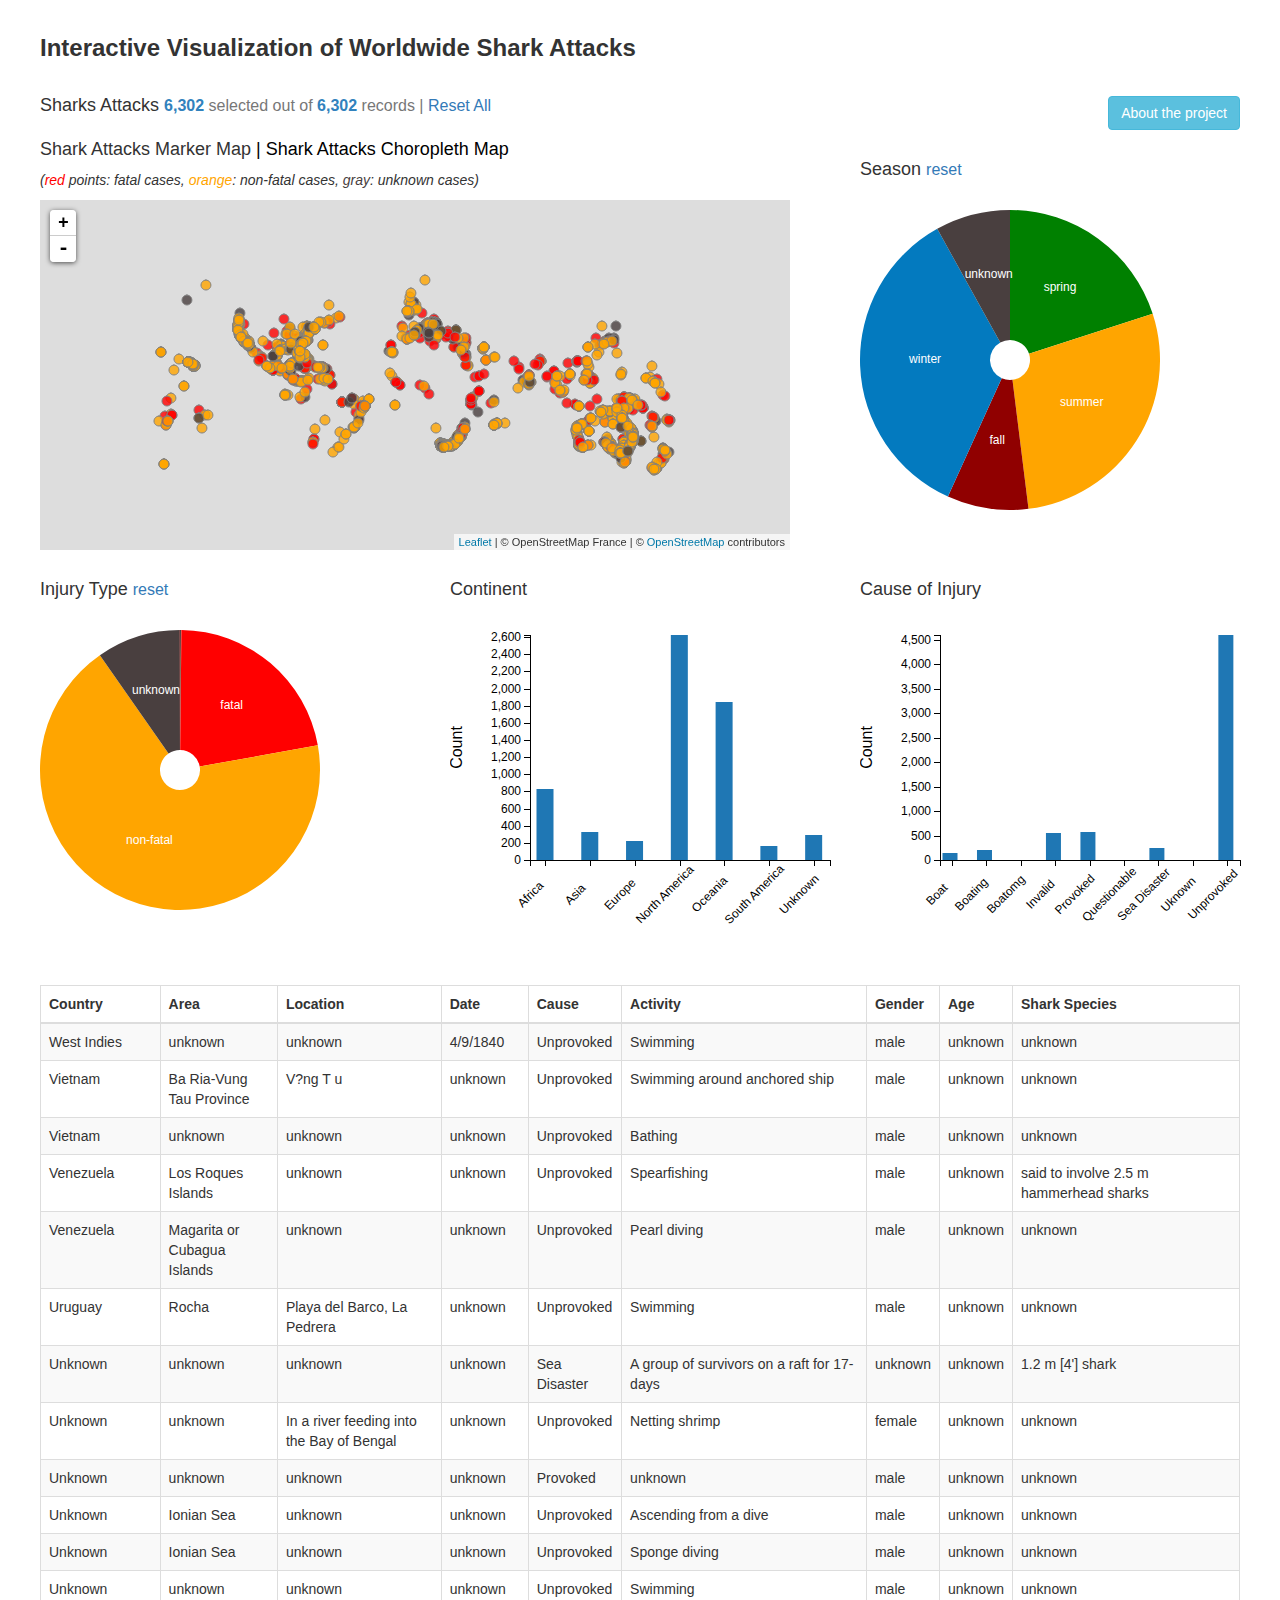
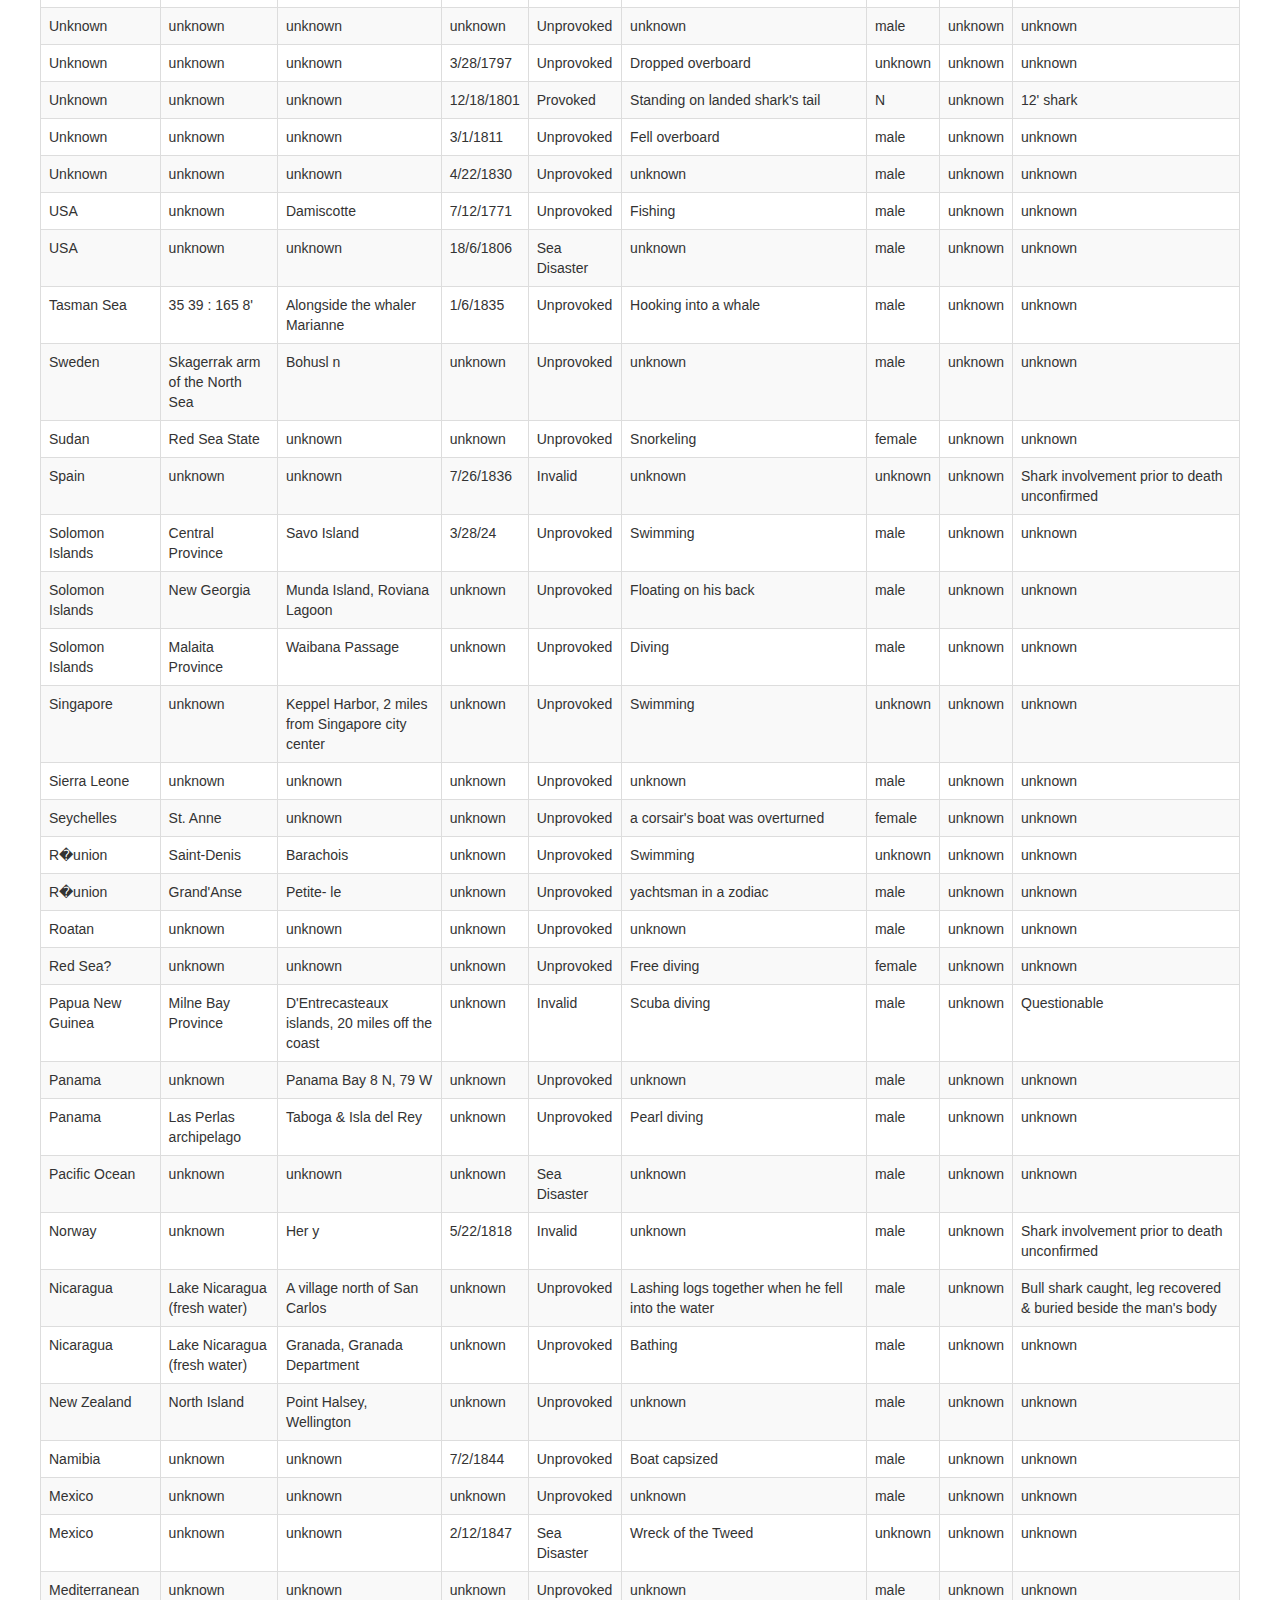
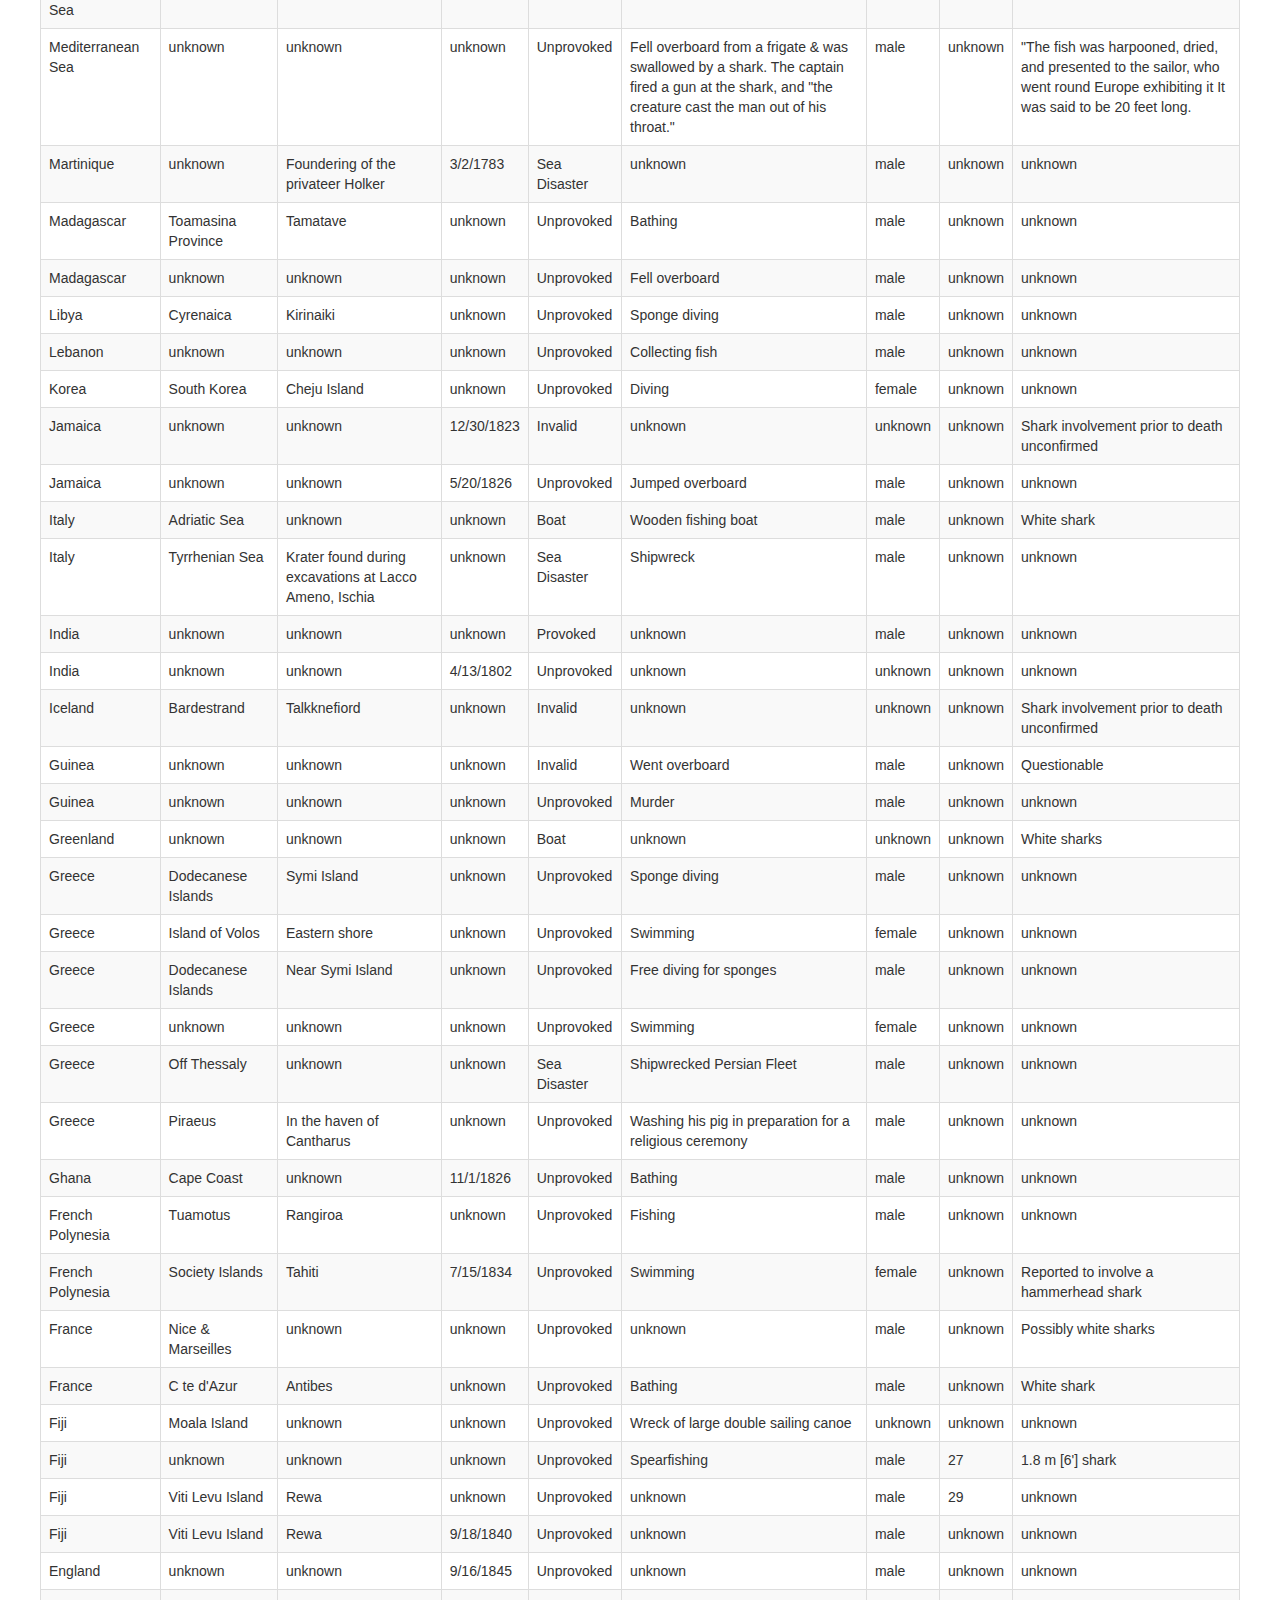
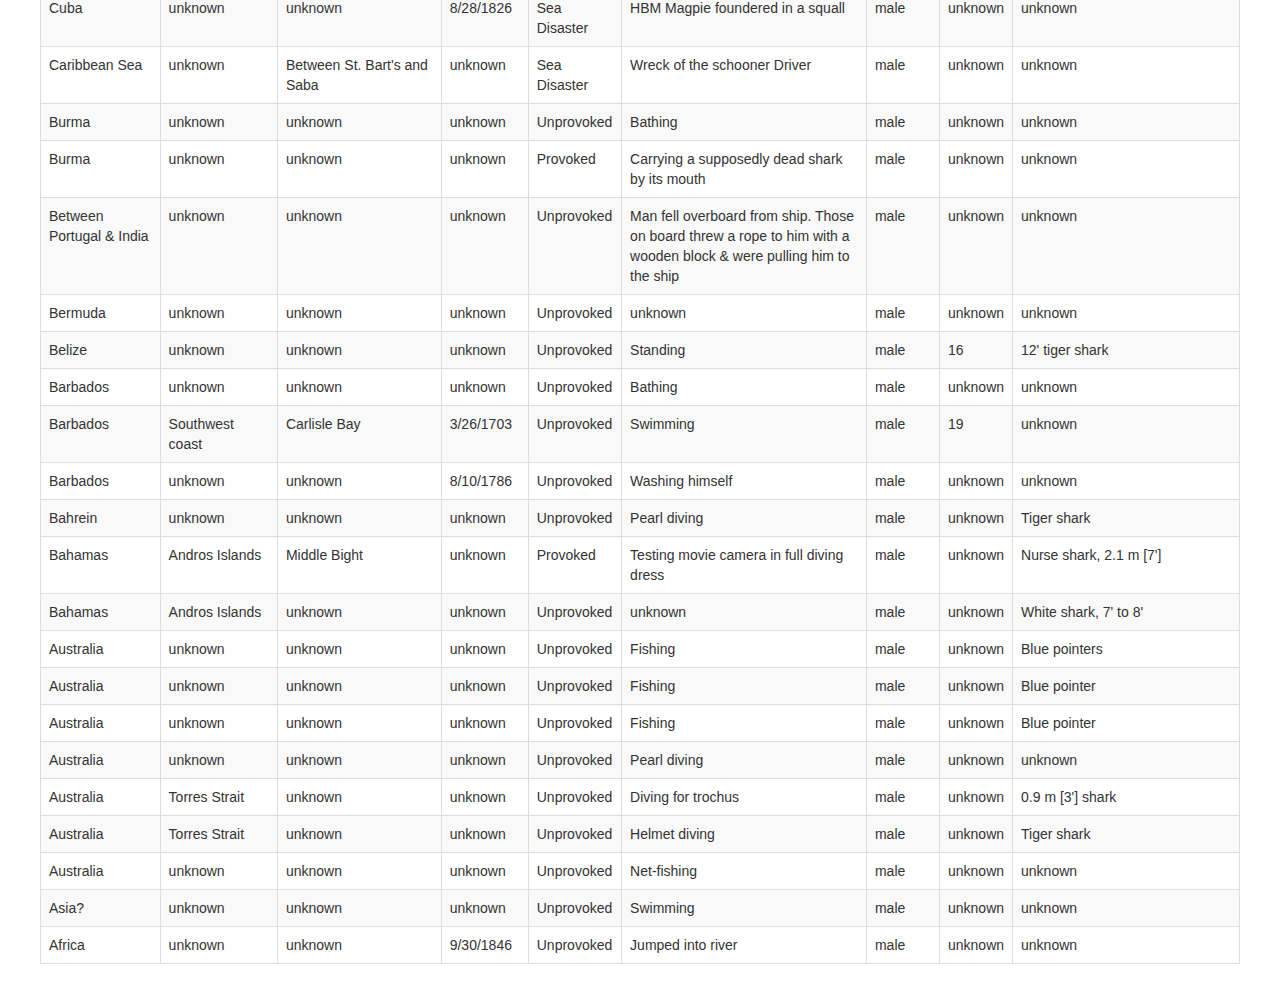
==== commit 09e2539d: "edited marker maps" ====
--- a/MyWebApp/index.html
+++ b/MyWebApp/index.html
@@ -53,9 +53,10 @@
                 <div class="row" id="control-row">
                     <div class="col-xs-8">
                         <h4>Shark Attacks Marker Map
-                            <a href="index_2.html" target="_blank"><img src="data/images/choropleth_icon.jpeg" alt="choropleth icon" style="width:42px;height:42px;"></a>
+                            <a href="index_2.html" target="_blank" style="color:black;">| Shark Attacks Choropleth Map </a>
                         </h4>
-                        <p>(circles color - red: fatal cases, orange: non-fatal cases, yellow: unknown cases)</p>
+
+                        <p><i>(<span style="color:red">red</span> points: fatal cases, <span style="color:orange">orange</span>: non-fatal cases, <span style="color: #493F3F">gray</span>: unknown cases)</i></p>
                         <div id="map"></div>
                     </div>
                     <div class="col-xs-4 pie-chart">
@@ -120,6 +121,7 @@
                                 <tr class="header">
                                     <th>Country</th>
                                     <th>Area</th>
+                                    <th>Location</th>
                                     <th>Date</th>
                                     <th>Cause</th>
                                     <th>Activity</th>
@@ -277,6 +279,7 @@
                     injuryChart
                         .width(280)
                         .height(320)
+                        .ordinalColors(['#493F3F', 'red', 'orange'])
                         .dimension(injuryDim)
                         .group(injuryGroup)
                         .innerRadius(20)
@@ -308,6 +311,7 @@
                     seasonChart
                         .width(300)
                         .height(340)
+                        .ordinalColors(['green', 'orange', '#900000', '#037abf', '#493F3F'])
                         .dimension(seasonDim)
                         .group(seasonGroup)
                         .innerRadius(20)
@@ -431,9 +435,11 @@
                         .xUnits(dc.units.ordinal)
                         .elasticX(true)
                         .elasticY(true)
-                        .brushOn(true)
+                        .brushOn(false)
                         .centerBar(true)
-                        .barPadding(5)
+                        .barPadding(0.3)
+                        .outerPadding(1.2)
+                        .gap(30)
                         // .xAxisLabel('Continent')
                         .yAxisLabel('Count')
                         .margins({
@@ -442,14 +448,12 @@
                             bottom: 100,
                             left: 80
                         })
-                        .barPadding(0.3)
-                        .outerPadding(0.05)
                         // because of the x axix label, need to set the bootom margin a large number
                         .renderlet(function(chart) {
                             chart.selectAll("g.x text")
                                 // .attr('dx', '-30')
-                                .attr('dx', '-30')
-                                .attr('transform', "rotate(-35)");
+                                .attr('dx', '-35')
+                                .attr('transform', "rotate(-45)");
                         });
                     // continentCountBarChart.xAxis().tickValues(continentDim);
 
@@ -462,9 +466,8 @@
                         .xUnits(dc.units.ordinal)
                         .elasticX(true)
                         .elasticY(true)
-                        .brushOn(true)
+                        .brushOn(false)
                         .centerBar(true)
-                        .barPadding(5)
                         // .xAxisLabel('Injury Cause')
                         .yAxisLabel('Count')
                         .margins({
@@ -474,13 +477,14 @@
                             left: 80
                         })
                         .barPadding(0.3)
-                        .outerPadding(0.05)
+                        .outerPadding(1)
+                        .gap(20)
                         // because of the x axix label, need to set the bootom margin a large number
                         .renderlet(function(chart) {
                             chart.selectAll("g.x text")
                                 // .attr('dx', '-30')
-                                .attr('dx', '-30')
-                                .attr('transform', "rotate(-35)");
+                                .attr('dx', '-35')
+                                .attr('transform', "rotate(-45)");
                         });
                     // causeCountBarChart.xAxis().tickValues(d3.range(d["cause"].length()));
 
@@ -501,6 +505,9 @@
                             },
                             function(d) {
                                 return d["area"];
+                            },
+                            function(d) {
+                                return d["location"];
                             },
                             function(d) {
                                 return d["date_revised"];
@@ -538,6 +545,7 @@
                                 var latitude = d["location_georeferenced_lat"];
                                 var country = d["country_captalized"];
                                 var area = d["area"];
+                                var location = d["location"]
                                 var year = d["year"];
                                 var link = d["href_formula"];
                                 var fatal = d["fatal"];
@@ -569,7 +577,7 @@
                                 } else if (fatal == "non-fatal") {
                                     fillColor_Var = "orange";
                                 } else {
-                                    fillColor_Var = "yellow";
+                                    fillColor_Var = "#493F3F";
                                 }
 
                                 var marker = L.circleMarker([latitude, longitude], {
@@ -585,6 +593,7 @@
                                 // marker.bindPopup("<p>" + name + " " + loc.brewery_city + " " + loc.brewery_state + "</p>");
                                 marker.bindPopup("<b> Country: </b>" + country + "<br>" +
                                     "<b> Area: </b>" + area + "<br>" +
+                                    "<b> Location: </b>" + location + "<br>" +
                                     "<b> Year: </b>" + year + "<br>" +
                                     "<b> Injury: </b>" + fatal + "<br>" +
                                     // "Link: " + link + "<br>");;
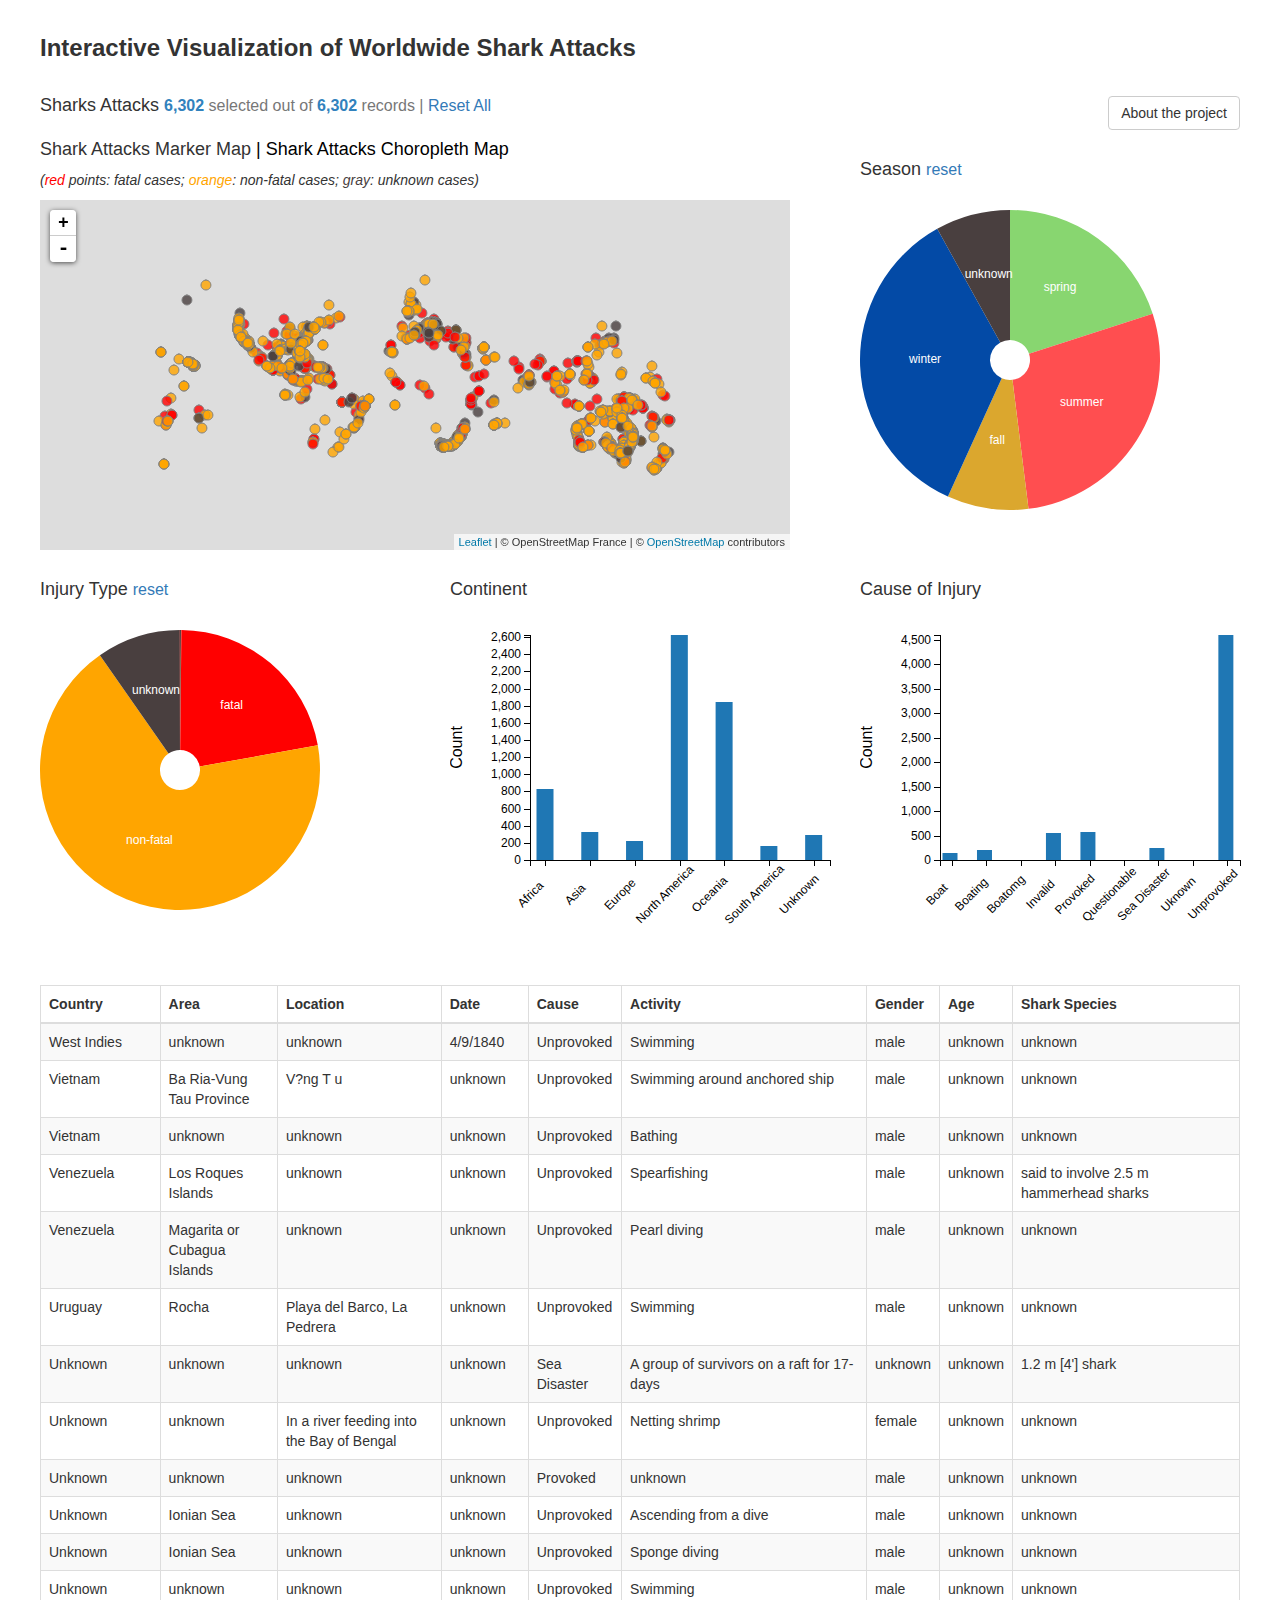
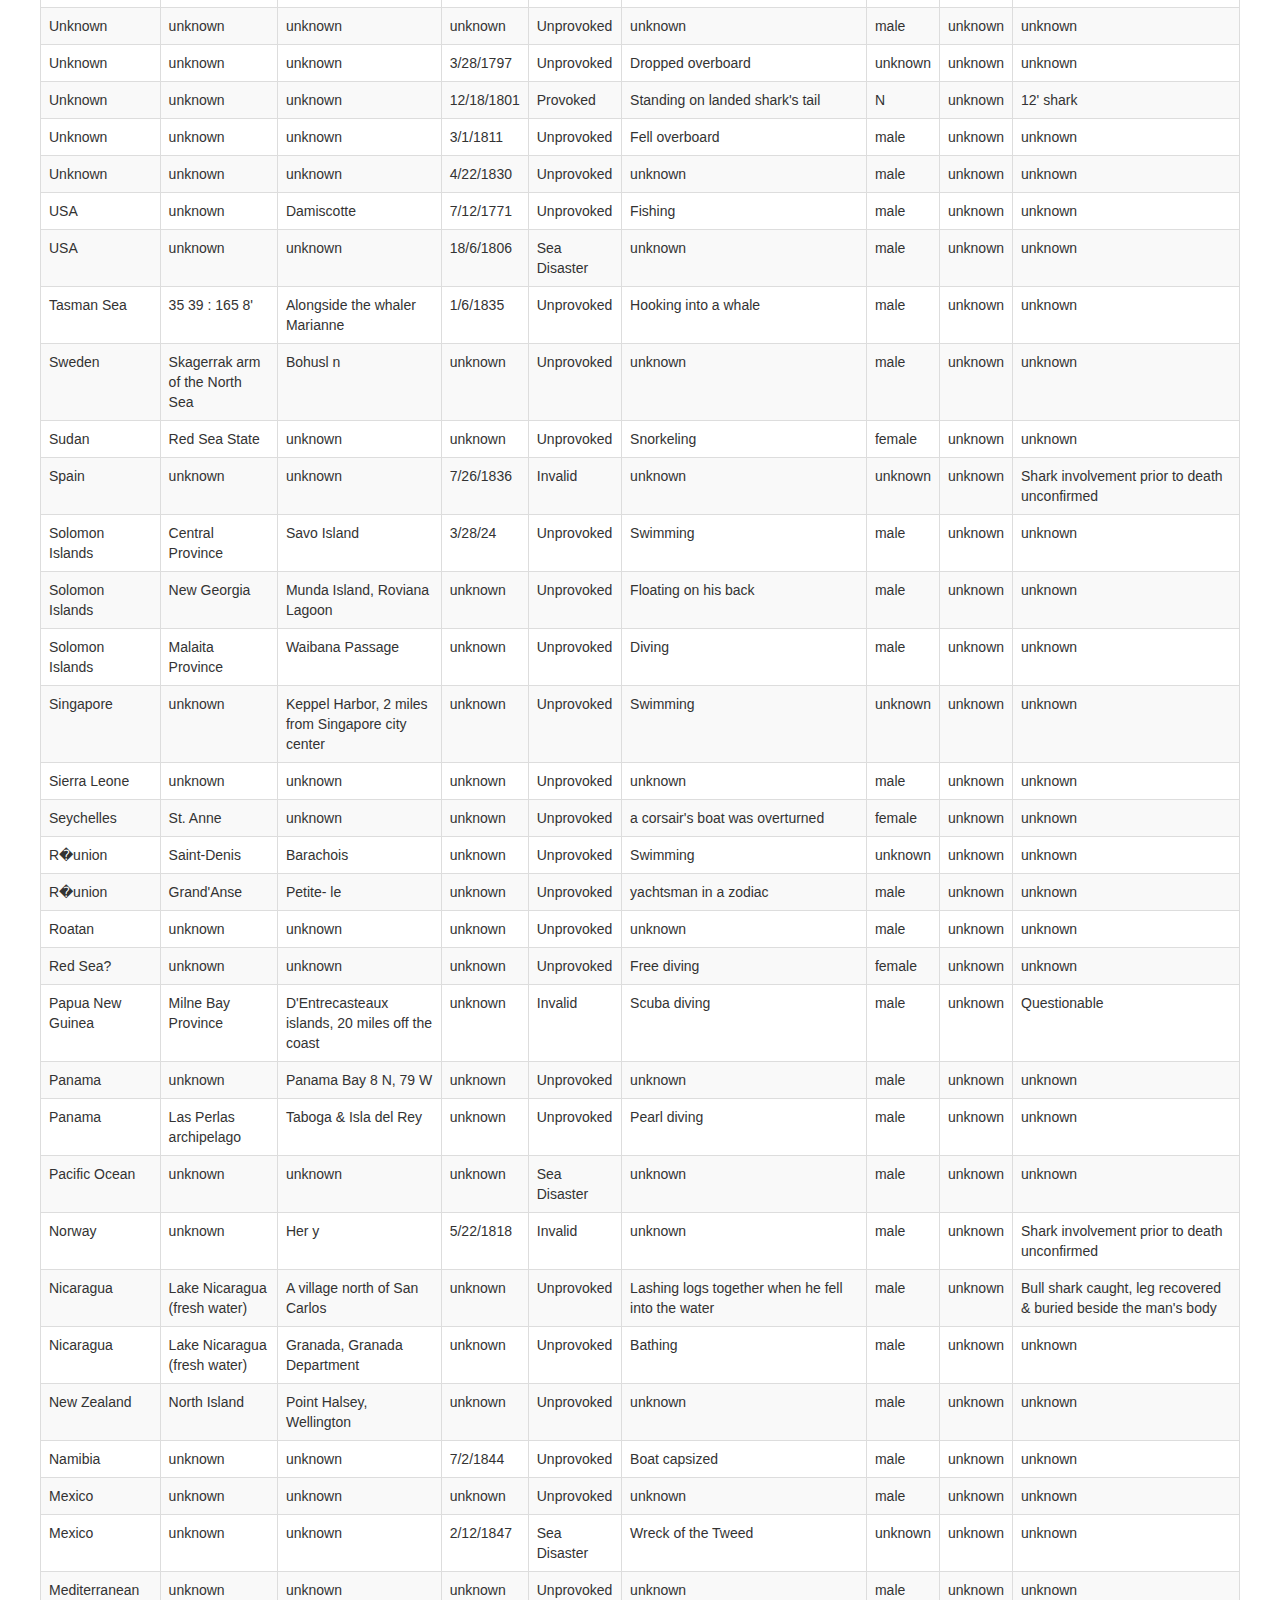
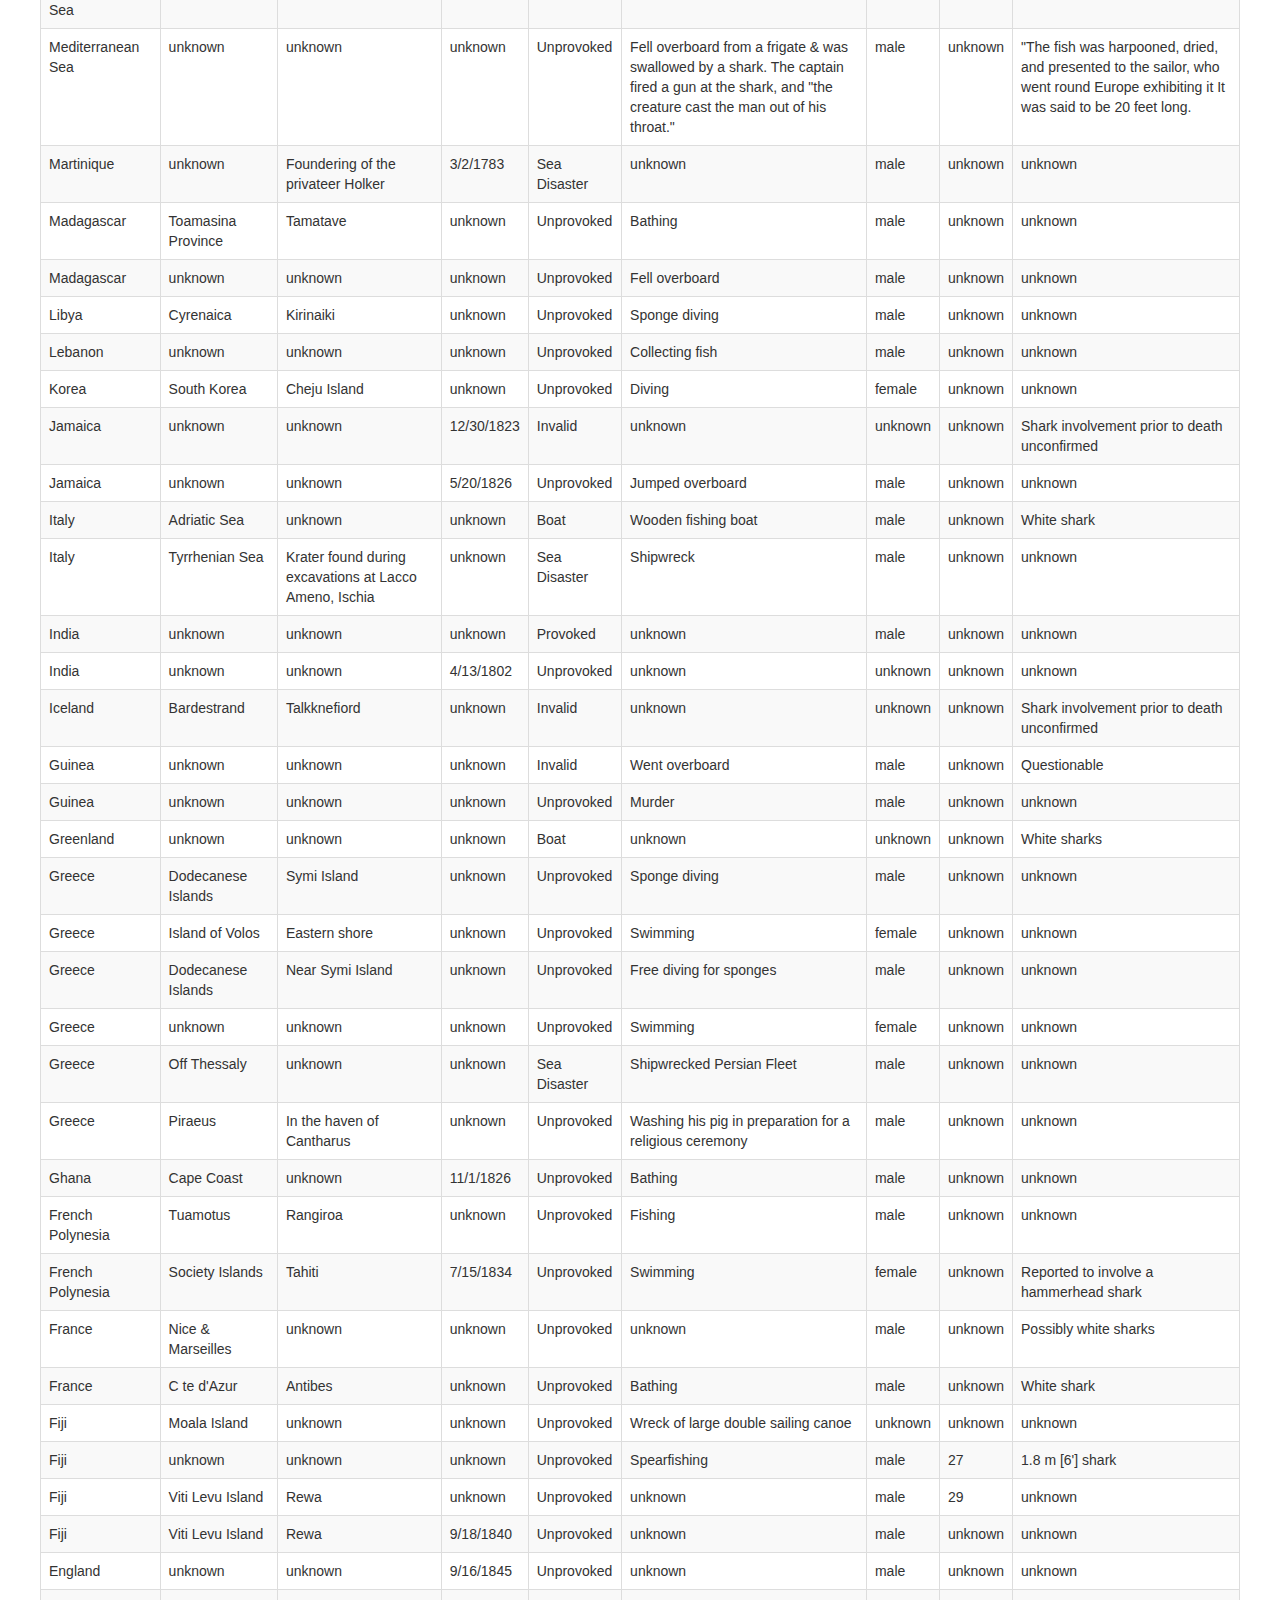
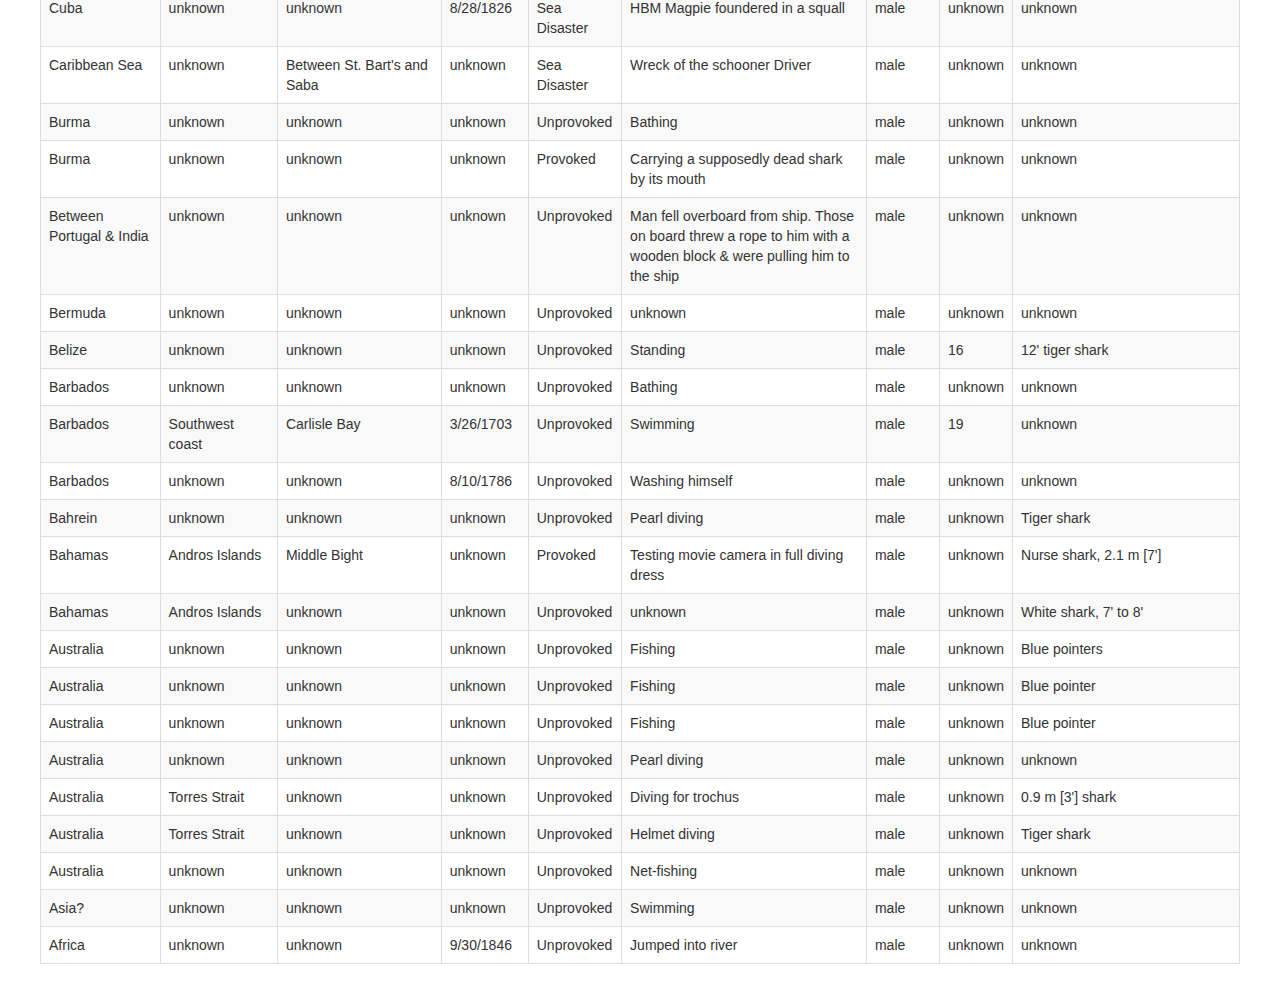
==== commit ded9700b: "updated web app" ====
--- a/MyWebApp/index.html
+++ b/MyWebApp/index.html
@@ -31,7 +31,7 @@
             <a id="all" href="#">Reset All</a>
             </span>
             </small>
-                            <button type="button" class="btn btn-info pull-right" data-toggle="modal" data-target="#myModal">About the project</button>
+                            <button type="button" class="btn btn-default info pull-right" data-toggle="modal" data-target="#myModal">About the project</button>
                         </h4>
                     </div>
                 </div>
@@ -53,10 +53,10 @@
                 <div class="row" id="control-row">
                     <div class="col-xs-8">
                         <h4>Shark Attacks Marker Map
-                            <a href="index_2.html" target="_blank" style="color:black;">| Shark Attacks Choropleth Map </a>
+                            <a href="index_2.html" style="color:black;">| Shark Attacks Choropleth Map </a>
                         </h4>
 
-                        <p><i>(<span style="color:red">red</span> points: fatal cases, <span style="color:orange">orange</span>: non-fatal cases, <span style="color: #493F3F">gray</span>: unknown cases)</i></p>
+                        <p><i>(<span style="color:red">red</span> points: fatal cases; <span style="color:orange">orange</span>: non-fatal cases; <span style="color: #493F3F">gray</span>: unknown cases)</i></p>
                         <div id="map"></div>
                     </div>
                     <div class="col-xs-4 pie-chart">
@@ -311,7 +311,7 @@
                     seasonChart
                         .width(300)
                         .height(340)
-                        .ordinalColors(['green', 'orange', '#900000', '#037abf', '#493F3F'])
+                        .ordinalColors(['#88d670', '#ff4e50', '#DBA72E', '#034AA6', '#493F3F'])
                         .dimension(seasonDim)
                         .group(seasonGroup)
                         .innerRadius(20)
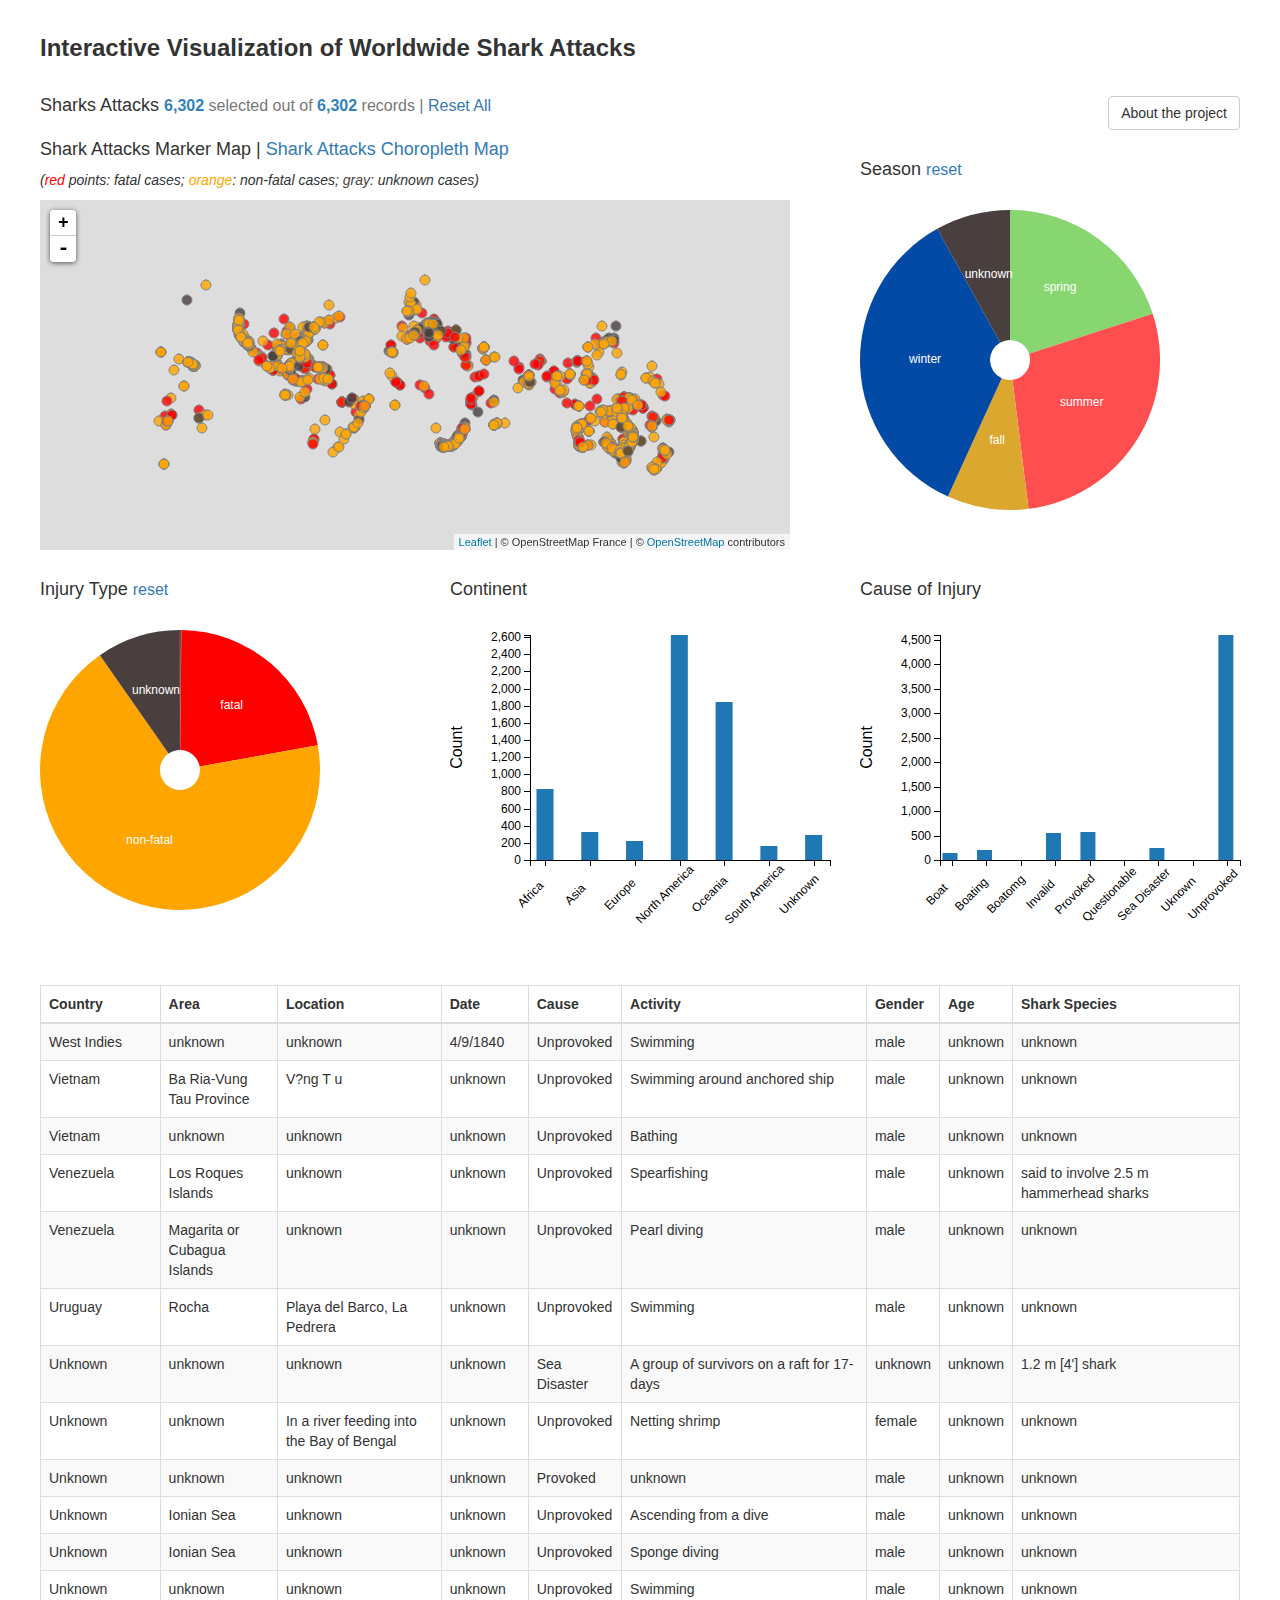
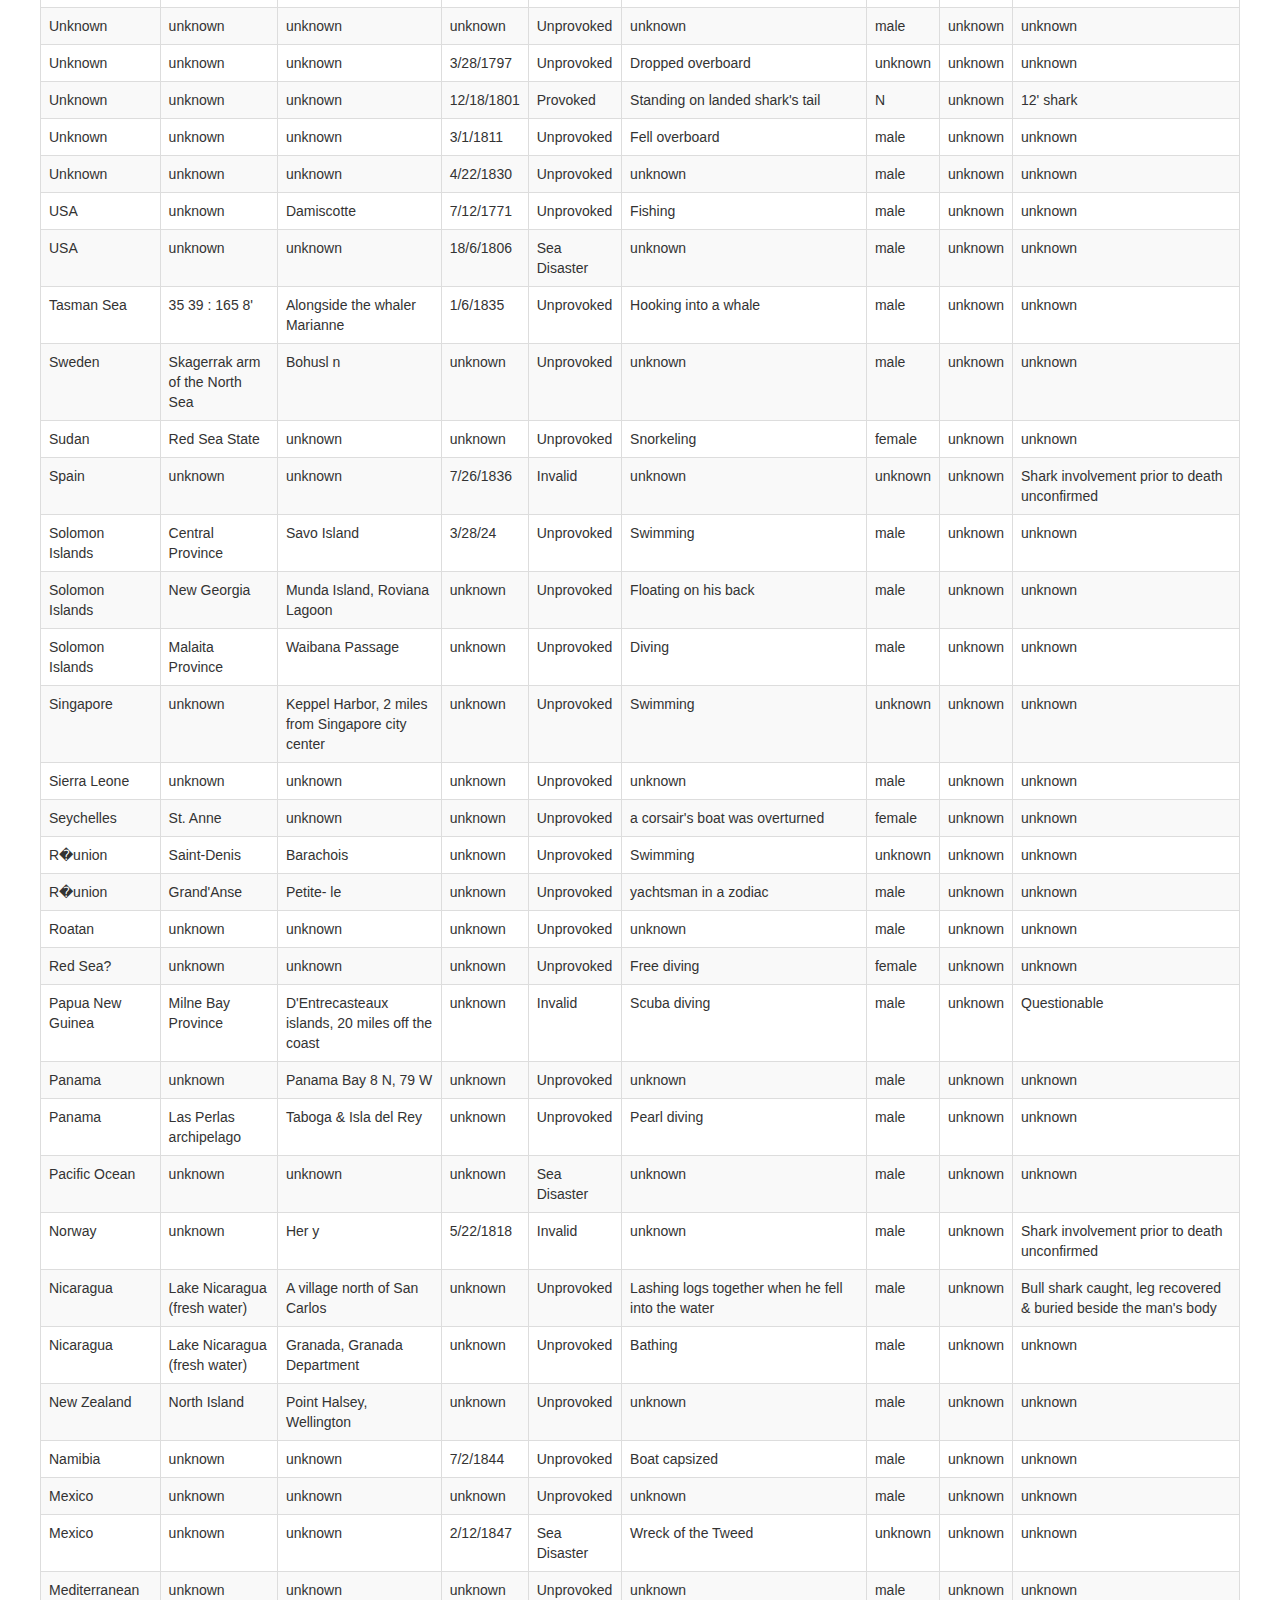
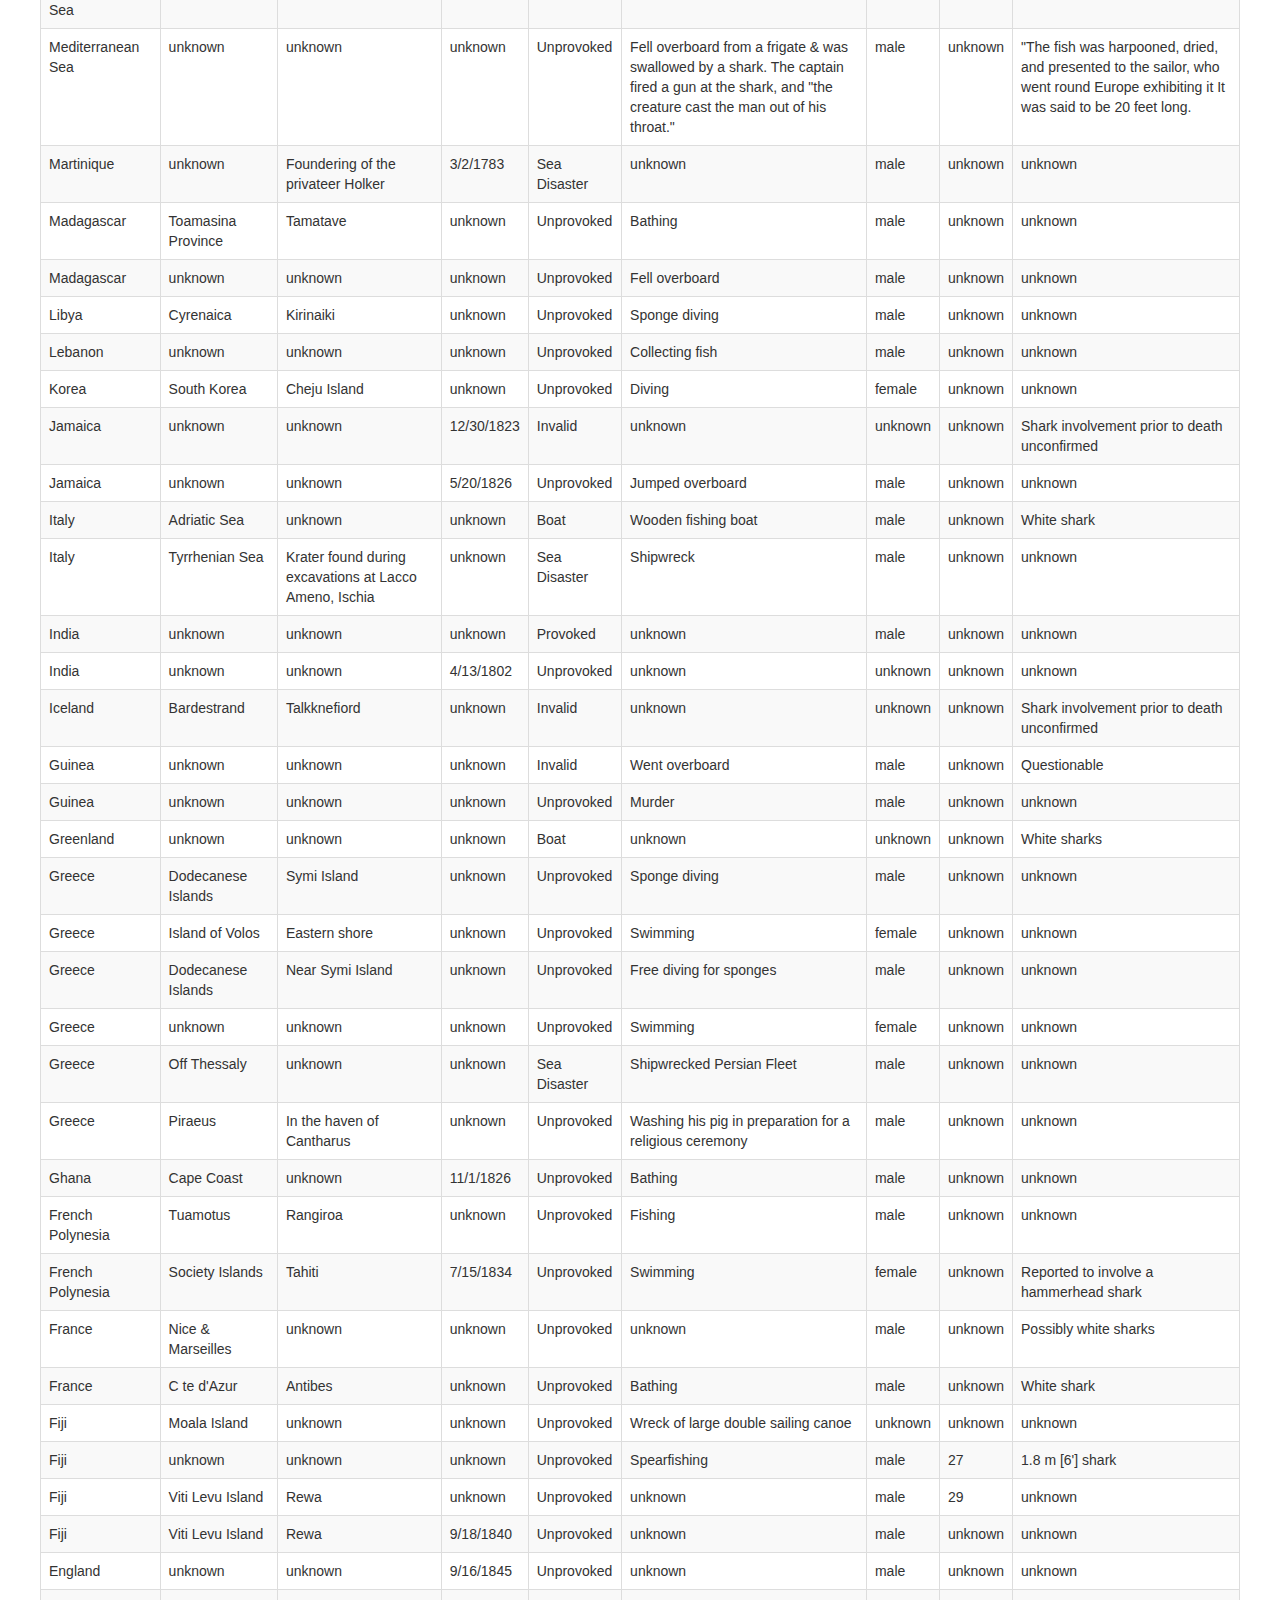
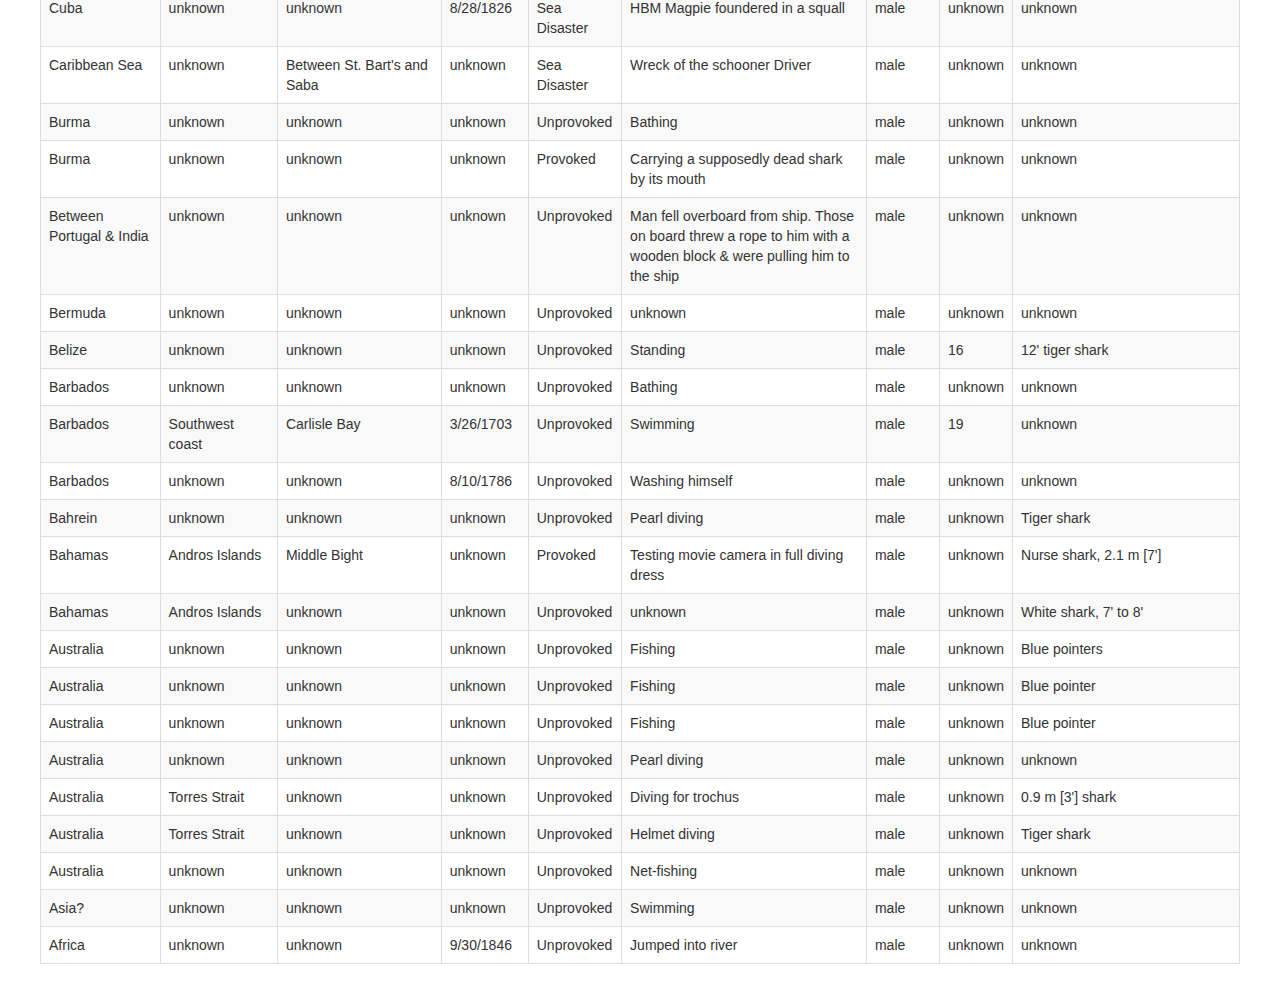
==== commit b1595757: "updated web app, using id to create animated map" ====
--- a/MyWebApp/index.html
+++ b/MyWebApp/index.html
@@ -52,8 +52,12 @@
                 <!-- 3rd row - map -->
                 <div class="row" id="control-row">
                     <div class="col-xs-8">
-                        <h4>Shark Attacks Marker Map
+                        <!-- <h4>Shark Attacks Marker Map
                             <a href="index_2.html" style="color:black;">| Shark Attacks Choropleth Map </a>
+                        </h4> -->
+
+                        <h4>
+                            Shark Attacks Marker Map | <a href="index_3.html">Shark Attacks Choropleth Map</a>
                         </h4>
 
                         <p><i>(<span style="color:red">red</span> points: fatal cases; <span style="color:orange">orange</span>: non-fatal cases; <span style="color: #493F3F">gray</span>: unknown cases)</i></p>
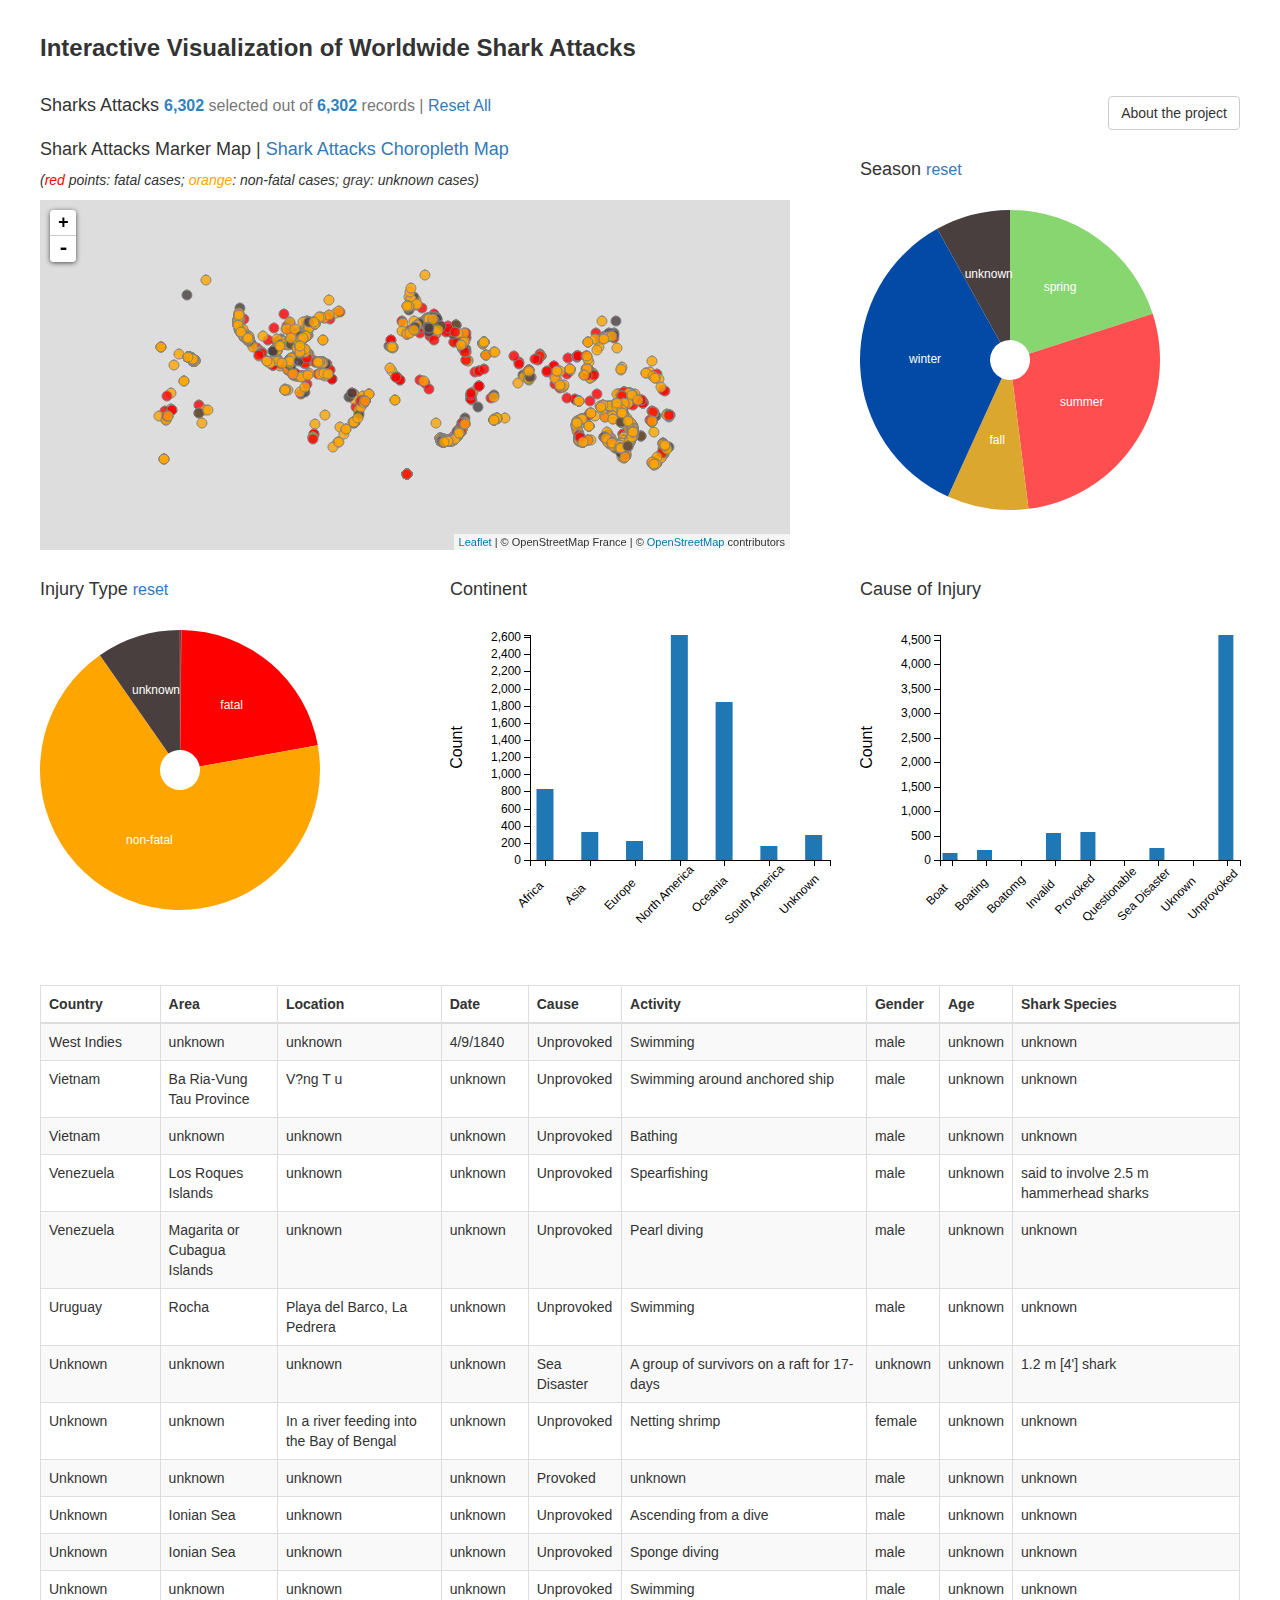
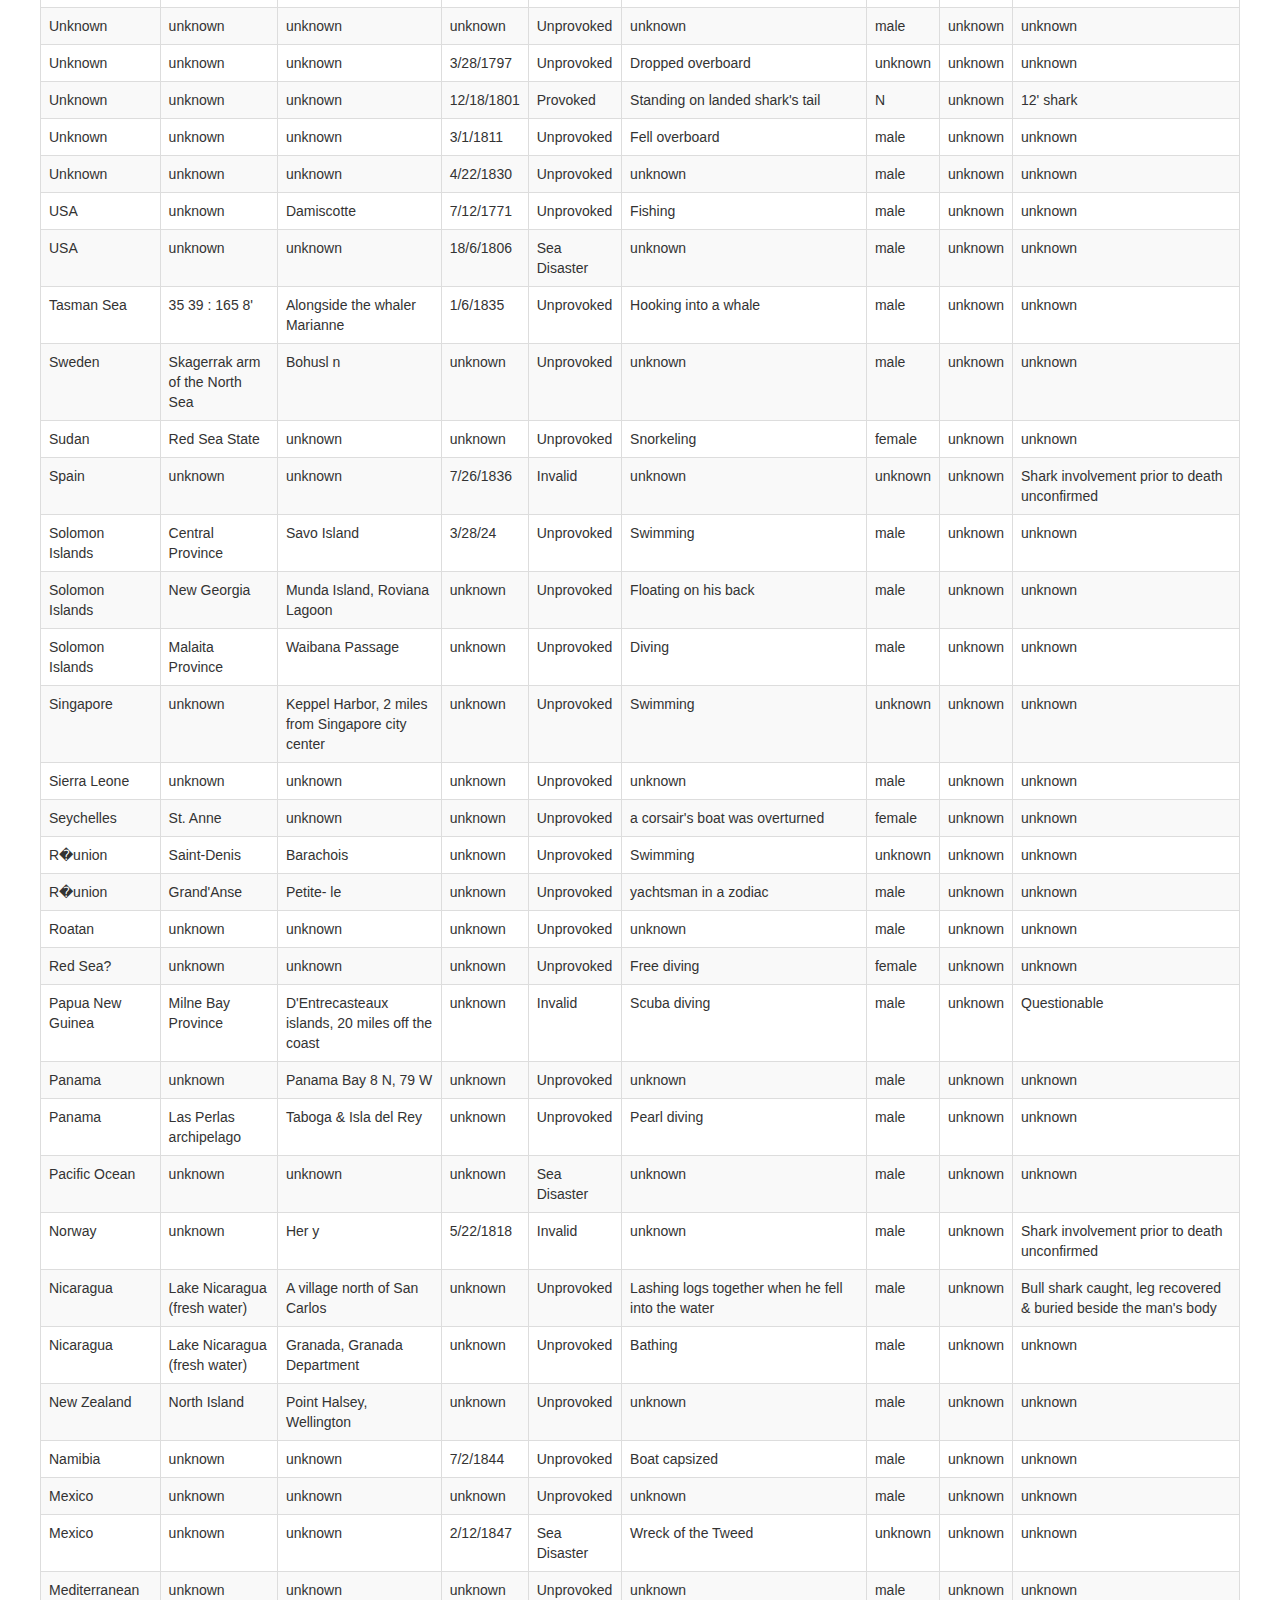
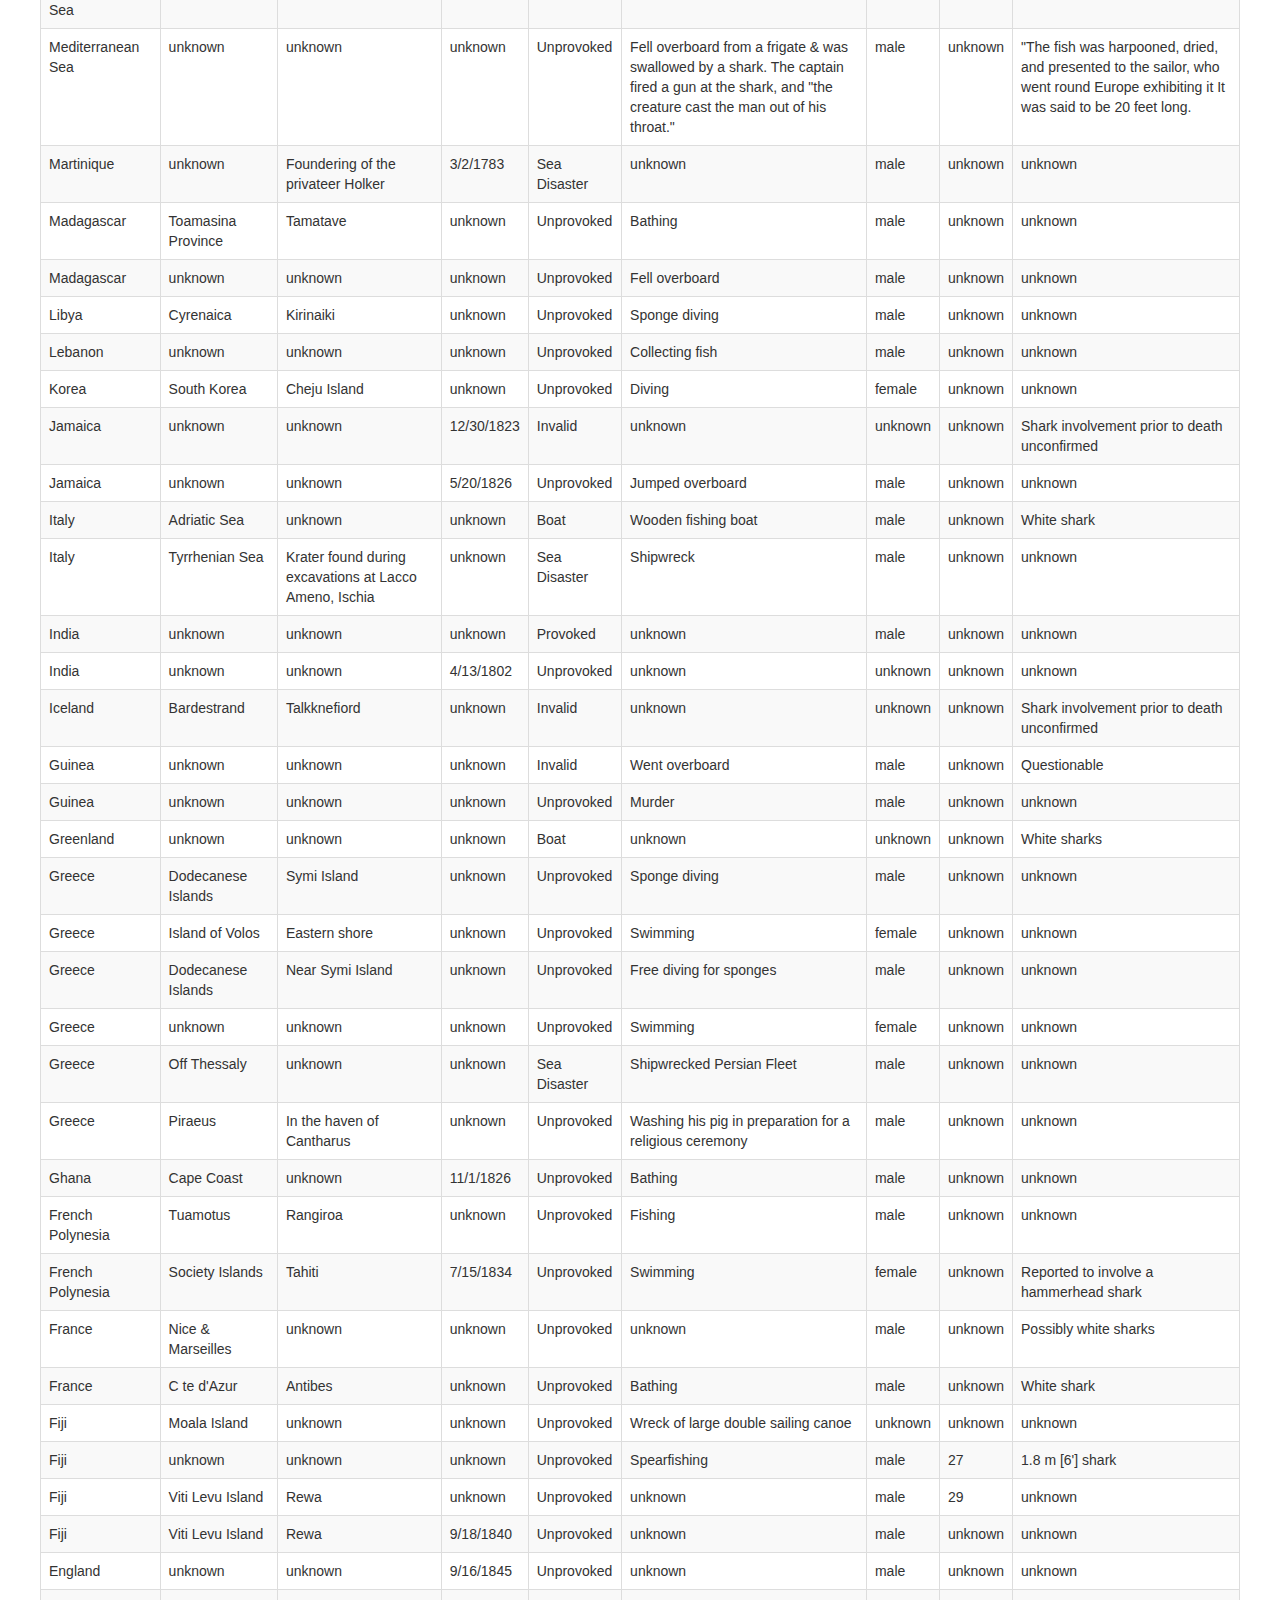
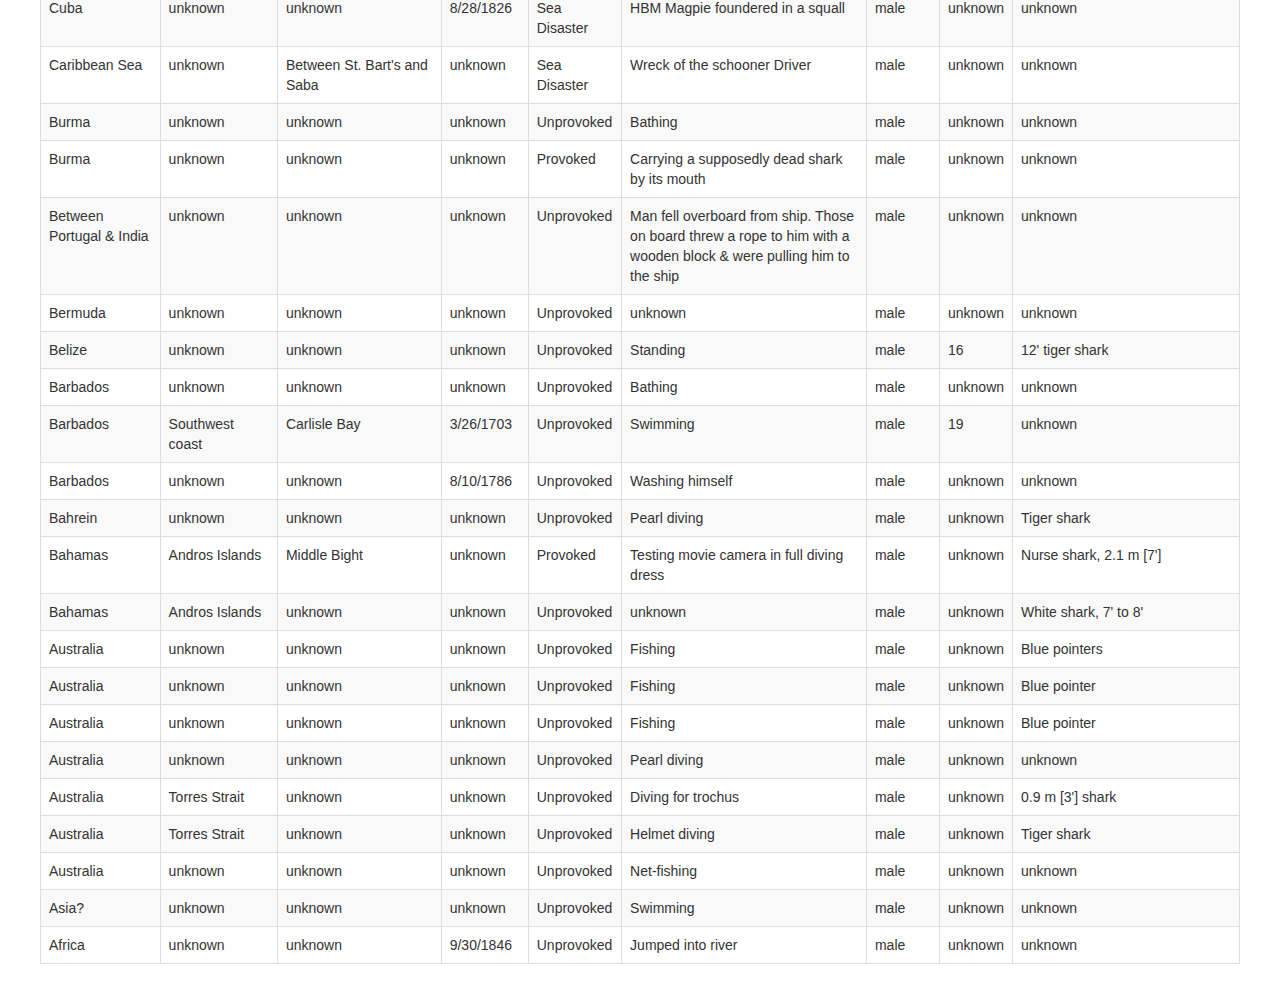
==== commit 1cb0187f: "added title to choropleth map" ====
--- a/MyWebApp/index.html
+++ b/MyWebApp/index.html
@@ -57,7 +57,7 @@
                         </h4> -->
 
                         <h4>
-                            Shark Attacks Marker Map | <a href="index_3.html">Shark Attacks Choropleth Map</a>
+                            Shark Attacks Marker Map | <a href="index_2.html">Shark Attacks Choropleth Map</a>
                         </h4>
 
                         <p><i>(<span style="color:red">red</span> points: fatal cases; <span style="color:orange">orange</span>: non-fatal cases; <span style="color: #493F3F">gray</span>: unknown cases)</i></p>
@@ -176,7 +176,7 @@
                 // d3.json('untappd.json', function(error, data) {
 
                 /* Parse csv file, create charts, draw markers on map */
-                d3.csv("data/revised_attacks_final_1.csv", function(error, data) {
+                d3.csv("data/revised_attacks_final_2.csv", function(error, data) {
                     // var beerData = data.response.beers.items;
 
                     // var fullDateFormat = d3.time.format('%a, %d %b %Y %X %Z');
